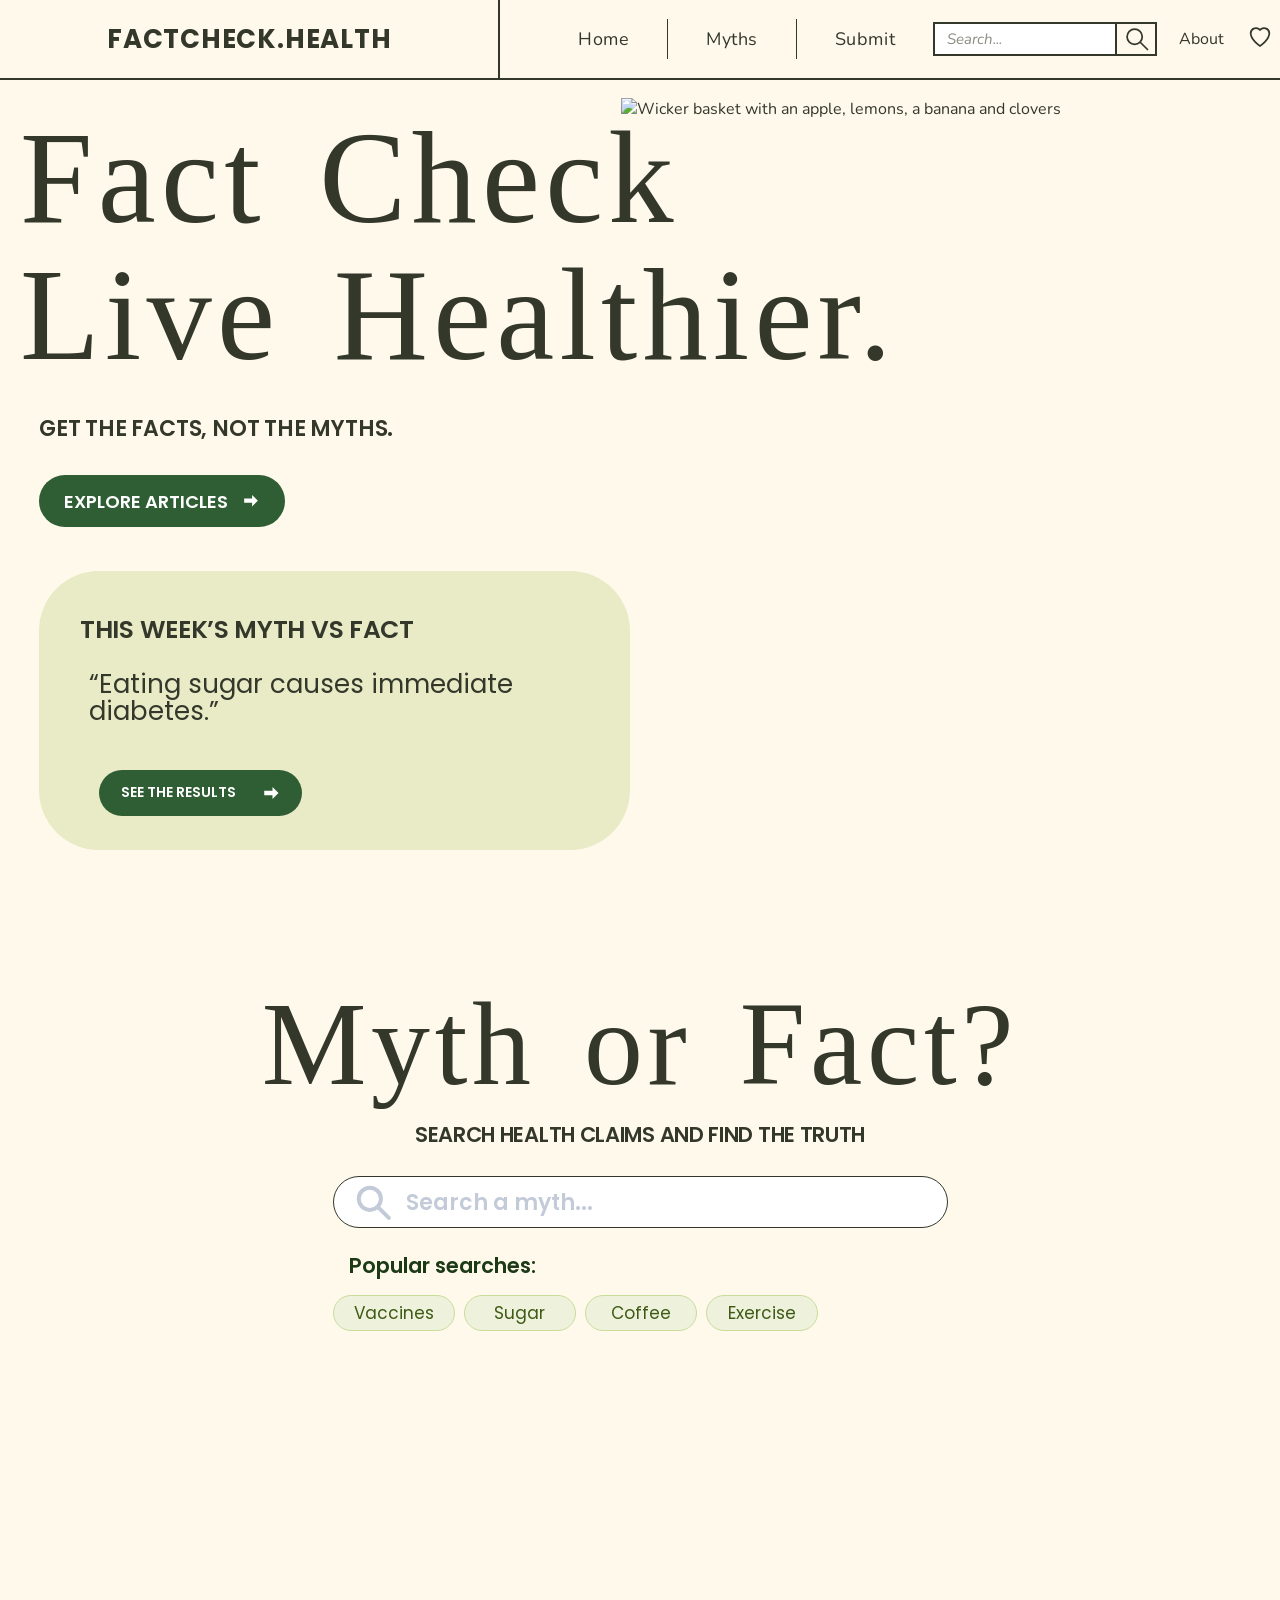
==== index.html @ 0c610a31 "Add files via upload" ====
<!DOCTYPE html>
<html lang="en">
<head>
<meta charset="UTF-8">
<meta name="viewport" content="width=device-width, initial-scale=1">
<title>FactCheck.Health | Fact Check. Live Healthier.</title>
<meta name="description" content="Get the facts, not the myths. Search health claims and find the truth.">
<link rel="preconnect" href="https://fonts.googleapis.com">
<link rel="preconnect" href="https://fonts.gstatic.com" crossorigin>
<link href="https://fonts.googleapis.com/css2?family=Nunito:ital,wght@0,400;0,600;1,400&family=Poppins:wght@400;500;600;700&display=swap" rel="stylesheet">

<link rel="stylesheet" href="style.css">
</head>

<body>

<!--HEADER -->
<header class="site-header">
  <a class="brand" href="index.html" aria-label="FactCheck.Health home">
    <img src="images/logo-apple.png" alt="">
    <span>FACTCHECK.HEALTH</span>
  </a>

  <!-- CSS-only mobile menu -->
  <input type="checkbox" id="menu-toggle" class="menu-toggle" aria-label="Toggle menu">
  <label for="menu-toggle" class="menu-btn" aria-hidden="true">&#9776;</label>

  <nav class="nav" aria-label="Main">
    <ul class="nav-links">
      <li><a href="index.html">Home</a></li>
      <li><a href="fact-check-database.html">Myths</a></li>
      <li><a href="submit-claim.html">Submit</a></li>
    </ul>

    <div class="nav-right">
      <form class="mini-search" action="search-results.html" method="get" role="search">
        <input type="search" name="q" placeholder="Search..." aria-label="Search">
        <button type="submit" aria-label="Search">
          <svg width="18" height="18" viewBox="0 0 24 24" fill="none" stroke="#33382b" stroke-width="3.2" stroke-linecap="round"><circle cx="10" cy="10" r="6.5"/><path d="M15 15l6 6"/></svg>
        </button>
      </form>
      <a href="about.html">About</a>
      <a href="saved.html" aria-label="Saved"><svg viewBox="0 0 24 24"><path d="M12 20.5s-8-4.9-8-11A4.6 4.6 0 0 1 12 6.8a4.6 4.6 0 0 1 8 2.7c0 6.100-8 11-8 11z"/></svg></a>
      <a href="account.html" aria-label="Account"><svg viewBox="0 0 24 24"><circle cx="12" cy="12" r="10"/><circle cx="12" cy="9.500" r="3.500"/><path d="M5.500 19c1.500-3 4-4 6.500-4s5 1 6.500 4"/></svg></a>
    </div>
  </nav>
</header>

<main>

<!-- HERO  -->
<section class="hero" id="home" aria-labelledby="hero-title">
  <img class="hero-basket" src="images/hero-basket.png" alt="Wicker basket with an apple, lemons, a banana and clovers">

  <div class="hero-copy">
    <h1 id="hero-title">Fact Check<br>Live Healthier.</h1>
    <p class="tag">Get the facts, not the myths.</p>
    <a class="btn btn-lg" href="articles.html">Explore Articles
      <svg viewBox="0 0 25 25" aria-hidden="true"><path d="M3 9h11V4l8 8-8 8v-5H3z"/></svg>
    </a>
  </div>

  <div class="week-card">
    <h2>This week’s Myth vs Fact</h2>
    <blockquote>“Eating sugar causes immediate diabetes.”</blockquote>
    <a class="btn btn-sm" href="fact-check-article.html">See the results
      <svg viewBox="0 0 24 24" aria-hidden="true"><path d="M3 9h11V4l8 8-8 8v-5H3z"/></svg>
    </a>
  </div>
</section>

<!-- ================= MYTH OR FACT? (search) ================= -->
<section class="search-section" id="search" aria-labelledby="search-title">
  <img class="deco clover-tr" src="images/clover-top-right.png" alt="">
  <img class="deco hills" src="images/hills-clover-left.png" alt="">
  <img class="deco steth" src="images/stethoscope.png" alt="">

  <h2 id="search-title">Myth or Fact?</h2>
  <p class="sub">Search health claims and find the truth</p>

  <form class="big-search" action="search-results.html" method="get" role="search">
    <svg viewBox="0 0 24 24" aria-hidden="true"><circle cx="10" cy="10" r="7"/><path d="M15.500 15.500L22 22"/></svg>
    <input type="search" name="q" placeholder="Search a myth..." aria-label="Search a myth">
  </form>

  <div class="popular">
    <h3>Popular searches:</h3>
    <ul class="chips">
      <li><a href="search-results.html?q=vaccines">Vaccines</a></li>
      <li><a href="search-results.html?q=sugar">Sugar</a></li>
      <li><a href="search-results.html?q=coffee">Coffee</a></li>
      <li><a href="search-results.html?q=exercise">Exercise</a></li>
    </ul>
  </div>
</section>

</main>

<!-- ================= FOOTER (structure only, add your content) ================= -->
<footer class="site-footer">
  <div class="footer-grid">
    <div class="footer-col">
      <!-- Logo / short description -->
    </div>
    <div class="footer-col">
      <h4><!-- Column title --></h4>
      <ul><!-- <li><a href="#">Link</a></li> --></ul>
    </div>
    <div class="footer-col">
      <h4><!-- Column title --></h4>
      <ul><!-- links --></ul>
    </div>
    <div class="footer-col">
      <h4><!-- Column title --></h4>
      <ul><!-- links --></ul>
    </div>
  </div>
  <div class="footer-bottom">
    <!-- Copyright / legal -->
  </div>
</footer>

</body>
</html>
---- style.css ----
/* ---------- Custom font ----------
   Put the font files in a folder named "fonts" next to this css file:
   fonts/TAN-GARLAND.woff2 | fonts/TAN-GARLAND.ttf | fonts/TAN-GARLAND.otf */
@font-face{
  font-family:"Tan Garland";
  src:url("fonts/TAN-GARLAND.woff2") format("woff2"),
      url("fonts/TAN-GARLAND.otf") format("opentype"),
      url("fonts/TAN-GARLAND.ttf") format("truetype");
  font-weight:normal;
  font-style:normal;
  font-display:swap;
}

/* ---------- Tokens ---------- */
:root{
  --cream:#FFF9EB;
  --ink:#33382b;          /* dark olive text */
  --forest:#2f5d34;       /* buttons */
  --forest-deep:#1d3a17;
  --sage-card:#e8ebc5;    /* myth vs fact card */
  --chip-bg:#eef2dc;
  --chip-line:#c9dc9a;
  --chip-text:#3e5a14;
  --line:#33382b;
  --font-display:"Tan Garland", "Times New Roman", serif;
  --font-head:"Poppins", sans-serif;
  --font-body:"Nunito", sans-serif;
  --header-h:80px;
}
*,*::before,*::after{box-sizing:border-box}
html{scroll-behavior:smooth;scroll-padding-top:var(--header-h)}
body{margin:0;background:var(--cream);color:var(--ink);font-family:var(--font-body);overflow-x:hidden}
img{display:block;max-width:100%}
a{color:inherit;text-decoration:none}
:focus-visible{outline:3px solid #7aa83a;outline-offset:3px}

/* ---------- Header ---------- */
.site-header{position:sticky;top:0;z-index:50;background:var(--cream);border-bottom:2px solid var(--line);height:var(--header-h);display:flex;align-items:center}
.brand{display:flex;align-items:center;gap:18px;padding:0 30px 0 45px;height:100%;flex:0 0 500px;border-right:2px solid var(--line)}
.brand img{width:44px;height:auto}
.brand span{font-family:var(--font-head);font-weight:700;font-size:26px;letter-spacing:.03em;color:var(--ink)}
.nav{display:flex;align-items:center;flex:1;padding:0 38px 0 40px;gap:0}
.nav-links{display:flex;align-items:center;margin:0;padding:0;list-style:none}
.nav-links li{padding:0 38px;border-left:1px solid var(--line);height:40px;display:flex;align-items:center}
.nav-links li:first-child{border-left:0}
.nav-links a{font-size:18px;letter-spacing:.03em}
.nav-links a:hover,.nav-right a:hover{text-decoration:underline;text-underline-offset:6px}
.nav-right{display:flex;align-items:center;gap:22px;margin-left:auto}
.mini-search{display:flex;border:2px solid var(--line);background:#fff;height:34px}
.mini-search input{border:0;background:transparent;width:180px;padding:0 12px;font:italic 15px var(--font-body);color:var(--ink);outline-offset:-2px}
.mini-search input::placeholder{color:#8a8d80}
.mini-search button{border:0;border-left:2px solid var(--line);background:var(--cream);width:40px;cursor:pointer;display:grid;place-items:center}
.nav-right svg{width:28px;height:28px;stroke:var(--ink);fill:none;stroke-width:1.5}
.menu-toggle,.menu-btn{display:none}

/* ---------- Buttons ---------- */
.btn{display:inline-flex;align-items:center;gap:14px;background:var(--forest);color:#fff;font-family:var(--font-head);font-weight:600;text-transform:uppercase;border-radius:999px;transition:background .2s}
.btn:hover{background:var(--forest-deep)}
.btn svg{width:18px;height:18px;fill:#fff}
.btn-lg{font-size:18px;padding:14px 25px;height:52px}
.btn-sm{font-size:14px;padding:0 22px;height:46px;gap:26px}

/* ---------- Hero ---------- */
.hero{position:relative;min-height:calc(100vh - var(--header-h));min-height:718px;padding:30px 0 40px 20px}
.hero-basket{position:absolute;top:18px;right:0;width:min(51.5%,660px);z-index:1;pointer-events:none}
.hero-copy{position:relative;z-index:2}
.hero h1{margin:0;font-family:var(--font-display);font-weight:400;font-size:clamp(56px,10.2vw,134px);line-height:1.05;letter-spacing:.04em;word-spacing:.12em;color:var(--ink);font-feature-settings:"dlig" 1,"liga" 1}
.hero .tag{margin:28px 0 0 19px;font-family:var(--font-head);font-weight:600;font-size:22px;text-transform:uppercase;letter-spacing:-.2px}
.hero .btn{margin:30px 0 0 19px}
.week-card{position:relative;z-index:2;margin:44px 0 0 19px;width:min(591px,calc(100% - 20px));min-height:240px;background:var(--sage-card);border-radius:60px;padding:40px 41px 34px}
.week-card h2{margin:0;font-family:var(--font-head);font-weight:600;font-size:25px;text-transform:uppercase;letter-spacing:-.3px}
.week-card blockquote{margin:22px 0 14px 9px;font-family:var(--font-head);font-weight:400;font-size:26px;line-height:1.05;max-width:430px}

/* ---------- Myth or Fact search section ---------- */
.search-section{position:relative;min-height:718px;text-align:center;padding-top:90px;overflow:hidden}
.search-section h2{margin:0;font-family:var(--font-display);font-weight:400;font-size:clamp(56px,9.2vw,118px);line-height:1.1;letter-spacing:.04em;word-spacing:.12em;font-feature-settings:"dlig" 1,"liga" 1}
.search-section .sub{margin:10px 0 0;font-family:var(--font-head);font-weight:600;font-size:21px;text-transform:uppercase;letter-spacing:-.3px}
.big-search{position:relative;z-index:3;margin:26px auto 0;width:min(615px,calc(100% - 40px));height:52px;display:flex;align-items:center;background:#fff;border:1.5px solid var(--line);border-radius:999px;padding:0 24px 0 20px}
.big-search svg{flex:0 0 38px;width:38px;height:38px;stroke:#c3cad8;fill:none;stroke-width:2.5;stroke-linecap:round}
.big-search input{flex:1;border:0;outline:0;background:transparent;padding:0 14px;font:600 22px var(--font-head);color:var(--ink)}
.big-search input::placeholder{color:#c3cad8}
.big-search:focus-within{box-shadow:0 0 0 3px #a9cf6a}
.popular{position:relative;z-index:3;width:min(615px,calc(100% - 40px));margin:22px auto 0;text-align:left}
.popular h3{margin:0 0 14px 16px;font-family:var(--font-head);font-weight:600;font-size:21px;color:var(--forest-deep)}
.chips{display:flex;flex-wrap:wrap;gap:9px;margin:0;padding:0;list-style:none}
.chips a{display:block;min-width:112px;text-align:center;padding:4px 20px;background:var(--chip-bg);border:1px solid var(--chip-line);border-radius:999px;font:400 17px var(--font-head);color:var(--chip-text);transition:background .2s}
.chips a:hover{background:#dfe9bd}
.deco{position:absolute;pointer-events:none}
.deco.clover-tr{top:3px;right:0;width:21.9%}
.deco.hills{left:0;bottom:0;width:100%;height:auto}
.deco.steth{right:0;bottom:0;width:40.7%;z-index:2}

/* ---------- Footer (structure only) ---------- */
.site-footer{background:var(--forest-deep);color:var(--cream);padding:60px 45px 30px}
.footer-grid{display:grid;grid-template-columns:2fr 1fr 1fr 1fr;gap:40px;max-width:1280px;margin:0 auto}
.footer-col h4{margin:0 0 14px;font-family:var(--font-head);font-weight:600;font-size:16px}
.footer-col ul{list-style:none;margin:0;padding:0}
.footer-bottom{max-width:1280px;margin:40px auto 0;padding-top:20px;border-top:1px solid rgba(255,249,235,.25);font-size:14px}

/* ---------- Responsive ---------- */
@media (max-width:1100px){
  .brand{flex-basis:auto;border-right:0;padding-left:24px}
  .nav-links li{padding:0 16px}
  .mini-search input{width:120px}
}
@media (max-width:860px){
  :root{--header-h:68px}
  .brand span{font-size:20px}
  .brand img{width:36px}
  .menu-btn{display:grid;place-items:center;margin-left:auto;margin-right:20px;width:44px;height:44px;cursor:pointer;font-size:28px}
  .nav{position:absolute;top:var(--header-h);left:0;right:0;background:var(--cream);border-bottom:2px solid var(--line);flex-direction:column;align-items:stretch;padding:0 24px;max-height:0;overflow:hidden;transition:max-height .3s}
  .menu-toggle:checked ~ .nav{max-height:520px;padding:16px 24px 24px}
  .nav-links{flex-direction:column;align-items:stretch}
  .nav-links li{border-left:0;border-bottom:1px solid #d6d2bf;padding:0;height:auto}
  .nav-links a{padding:12px 0;width:100%}
  .nav-right{margin:16px 0 0;flex-wrap:wrap}
  .site-header{justify-content:space-between}
  .hero{padding-left:20px;padding-right:20px;min-height:0}
  .hero-basket{position:relative;top:auto;right:auto;width:80%;margin:10px 0 0 auto;order:3}
  .hero{display:flex;flex-direction:column}
  .week-card{border-radius:40px;padding:30px 26px;margin-left:0;width:100%}
  .hero .tag,.hero .btn{margin-left:0}
  .search-section{padding-top:60px;min-height:640px}
  .deco.steth{width:55%}
  .footer-grid{grid-template-columns:1fr 1fr}
}
@media (max-width:520px){
  .footer-grid{grid-template-columns:1fr}
  .hero .tag{font-size:17px}
  .week-card blockquote{font-size:21px}
}
@media (prefers-reduced-motion:reduce){html{scroll-behavior:auto}*{transition:none!important}}
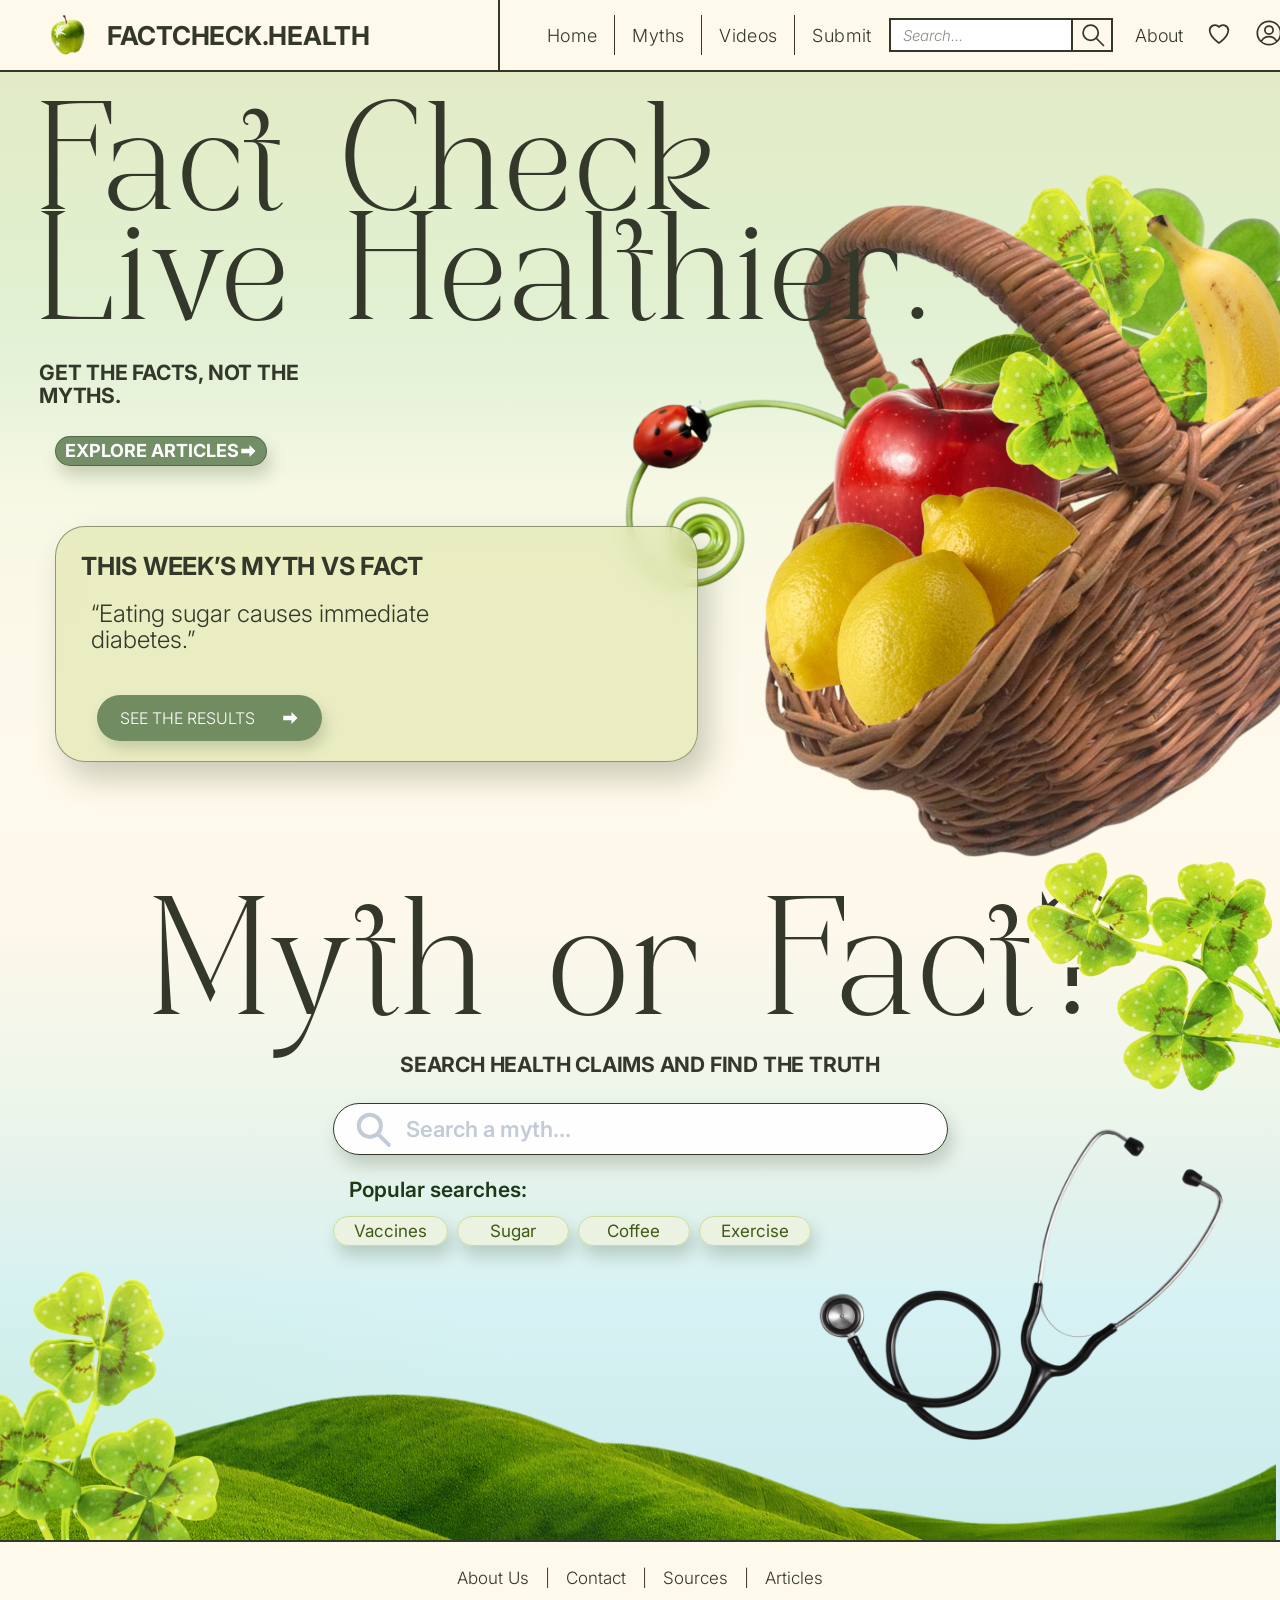
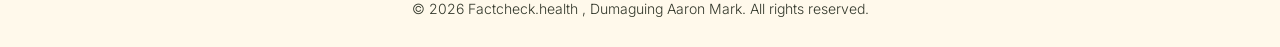
==== commit ccea53d8: "Add files via upload" ====
--- a/index.html
+++ b/index.html
@@ -7,14 +7,14 @@
 <meta name="description" content="Get the facts, not the myths. Search health claims and find the truth.">
 <link rel="preconnect" href="https://fonts.googleapis.com">
 <link rel="preconnect" href="https://fonts.gstatic.com" crossorigin>
-<link href="https://fonts.googleapis.com/css2?family=Nunito:ital,wght@0,400;0,600;1,400&family=Poppins:wght@400;500;600;700&display=swap" rel="stylesheet">
+<link href="https://fonts.googleapis.com/css2?family=Inter:wght@300;400;600;700&display=swap" rel="stylesheet">
 
 <link rel="stylesheet" href="style.css">
 </head>
 
 <body>
 
-<!--HEADER -->
+<!-- ================= HEADER ================= -->
 <header class="site-header">
   <a class="brand" href="index.html" aria-label="FactCheck.Health home">
     <img src="images/logo-apple.png" alt="">
@@ -27,8 +27,21 @@
 
   <nav class="nav" aria-label="Main">
     <ul class="nav-links">
-      <li><a href="index.html">Home</a></li>
-      <li><a href="fact-check-database.html">Myths</a></li>
+      <li class="has-dropdown">
+        <a href="index.html" aria-haspopup="true">Home</a>
+        <!-- Appears the instant the mouse is over "Home" (CSS only) -->
+        <div class="dropdown">
+          <ul class="dropdown-panel">
+            <li><a href="resources.html">Trusted<br>Resources</a></li>
+            <li><a href="contact.html">Contact<br>Us</a></li>
+            <li><a href="articles.html">Articles</a></li>
+            <li><a href="crisis-updates.html">Crisis<br>Updates</a></li>
+            <li><a href="health-encyclopedia.html">Health<br>Encyclopedia</a></li>
+          </ul>
+        </div>
+      </li>
+      <li><a href="myths.html">Myths</a></li>
+      <li><a href="videos.html">Videos</a></li>
       <li><a href="submit-claim.html">Submit</a></li>
     </ul>
 
@@ -40,7 +53,7 @@
         </button>
       </form>
       <a href="about.html">About</a>
-      <a href="saved.html" aria-label="Saved"><svg viewBox="0 0 24 24"><path d="M12 20.5s-8-4.9-8-11A4.6 4.6 0 0 1 12 6.8a4.6 4.6 0 0 1 8 2.7c0 6.100-8 11-8 11z"/></svg></a>
+      <a href="account.html#saved" aria-label="Saved"><svg viewBox="0 0 24 24"><path d="M12 20.5s-8-4.9-8-11A4.6 4.6 0 0 1 12 6.8a4.6 4.6 0 0 1 8 2.7c0 6.100-8 11-8 11z"/></svg></a>
       <a href="account.html" aria-label="Account"><svg viewBox="0 0 24 24"><circle cx="12" cy="12" r="10"/><circle cx="12" cy="9.500" r="3.500"/><path d="M5.500 19c1.500-3 4-4 6.500-4s5 1 6.500 4"/></svg></a>
     </div>
   </nav>
@@ -48,7 +61,7 @@
 
 <main>
 
-<!-- HERO  -->
+<!-- ================= HERO ================= -->
 <section class="hero" id="home" aria-labelledby="hero-title">
   <img class="hero-basket" src="images/hero-basket.png" alt="Wicker basket with an apple, lemons, a banana and clovers">
 
@@ -56,7 +69,7 @@
     <h1 id="hero-title">Fact Check<br>Live Healthier.</h1>
     <p class="tag">Get the facts, not the myths.</p>
     <a class="btn btn-lg" href="articles.html">Explore Articles
-      <svg viewBox="0 0 25 25" aria-hidden="true"><path d="M3 9h11V4l8 8-8 8v-5H3z"/></svg>
+      <svg viewBox="0 0 24 24" aria-hidden="true"><path d="M3 9h11V4l8 8-8 8v-5H3z"/></svg>
     </a>
   </div>
 
@@ -96,28 +109,18 @@
 
 </main>
 
-<!-- ================= FOOTER (structure only, add your content) ================= -->
+<!-- ================= FOOTER ================= -->
 <footer class="site-footer">
-  <div class="footer-grid">
-    <div class="footer-col">
-      <!-- Logo / short description -->
-    </div>
-    <div class="footer-col">
-      <h4><!-- Column title --></h4>
-      <ul><!-- <li><a href="#">Link</a></li> --></ul>
-    </div>
-    <div class="footer-col">
-      <h4><!-- Column title --></h4>
-      <ul><!-- links --></ul>
-    </div>
-    <div class="footer-col">
-      <h4><!-- Column title --></h4>
-      <ul><!-- links --></ul>
-    </div>
-  </div>
-  <div class="footer-bottom">
-    <!-- Copyright / legal -->
-  </div>
+  <nav class="footer-nav" aria-label="Footer">
+    <a href="https://slspiaaronmarkdumaguing-pixel.github.io/Ecommerce-website/#home" target="_blank" rel="noopener">About Us</a>
+    <span aria-hidden="true">|</span>
+    <a href="https://slspiaaronmarkdumaguing-pixel.github.io/Ecommerce-website/#contact" target="_blank" rel="noopener">Contact</a>
+    <span aria-hidden="true">|</span>
+    <a href="https://slspiaaronmarkdumaguing-pixel.github.io/Ecommerce-website/#terms-info" target="_blank" rel="noopener">Sources</a>
+    <span aria-hidden="true">|</span>
+    <a href="articles.html">Articles</a>
+  </nav>
+  <p class="copyright">© 2026 Factcheck.health , Dumaguing Aaron Mark. All rights reserved.</p>
 </footer>
 
 </body>
--- a/style.css
+++ b/style.css
@@ -1,31 +1,33 @@
-/* ---------- Custom font ----------
-   Put the font files in a folder named "fonts" next to this css file:
-   fonts/TAN-GARLAND.woff2 | fonts/TAN-GARLAND.ttf | fonts/TAN-GARLAND.otf */
+/* ---------- Custom font (Tan Garland) ----------
+   Put the files in a folder named "fonts" next to this css file:
+   fonts/TAN-GARLAND.woff2 | fonts/TAN-GARLAND.otf | fonts/TAN-GARLAND.ttf */
 @font-face{
   font-family:"Tan Garland";
   src:url("fonts/TAN-GARLAND.woff2") format("woff2"),
       url("fonts/TAN-GARLAND.otf") format("opentype"),
       url("fonts/TAN-GARLAND.ttf") format("truetype");
-  font-weight:normal;
-  font-style:normal;
-  font-display:swap;
-}
+  font-weight:normal;font-style:normal;font-display:swap;
+}
+/* Inter is loaded from Google Fonts in the <head> of each page (weights 300-700). */
 
 /* ---------- Tokens ---------- */
 :root{
   --cream:#FFF9EB;
-  --ink:#33382b;          /* dark olive text */
-  --forest:#2f5d34;       /* buttons */
+  --ink:#33382b;
+  --forest:#2f5d34;
   --forest-deep:#1d3a17;
-  --sage-card:#e8ebc5;    /* myth vs fact card */
-  --chip-bg:#eef2dc;
+  --btn-green:rgba(98,128,86,.88);        /* translucent sage buttons */
+  --card-bg:rgba(226,232,178,.72);        /* ~70% see-through card */
+  --card-line:rgba(70,82,55,.55);
+  --chip-bg:rgba(238,243,222,.85);
   --chip-line:#c9dc9a;
   --chip-text:#3e5a14;
   --line:#33382b;
-  --font-display:"Tan Garland", "Times New Roman", serif;
-  --font-head:"Poppins", sans-serif;
-  --font-body:"Nunito", sans-serif;
-  --header-h:80px;
+  --font-display:"Tan Garland","Times New Roman",serif;
+  --font-body:"Inter",system-ui,-apple-system,"Segoe UI",sans-serif;
+  --header-h:72px;
+  --shadow-card:10px 16px 30px rgba(55,70,35,.26);   /* drop shadow for round boxes */
+  --shadow-soft:4px 10px 16px rgba(55,70,35,.22);
 }
 *,*::before,*::after{box-sizing:border-box}
 html{scroll-behavior:smooth;scroll-padding-top:var(--header-h)}
@@ -38,75 +40,676 @@
 .site-header{position:sticky;top:0;z-index:50;background:var(--cream);border-bottom:2px solid var(--line);height:var(--header-h);display:flex;align-items:center}
 .brand{display:flex;align-items:center;gap:18px;padding:0 30px 0 45px;height:100%;flex:0 0 500px;border-right:2px solid var(--line)}
 .brand img{width:44px;height:auto}
-.brand span{font-family:var(--font-head);font-weight:700;font-size:26px;letter-spacing:.03em;color:var(--ink)}
-.nav{display:flex;align-items:center;flex:1;padding:0 38px 0 40px;gap:0}
+.nav-links a[aria-current="page"]{font-weight:600}
+.brand span{font-weight:700;font-size:26px;letter-spacing:-.01em;color:var(--ink)}
+.nav{display:flex;align-items:center;flex:1;padding:0 38px 0 30px}
 .nav-links{display:flex;align-items:center;margin:0;padding:0;list-style:none}
-.nav-links li{padding:0 38px;border-left:1px solid var(--line);height:40px;display:flex;align-items:center}
+.nav-links li{padding:0 17px;border-left:1px solid var(--line);height:40px;display:flex;align-items:center}
 .nav-links li:first-child{border-left:0}
-.nav-links a{font-size:18px;letter-spacing:.03em}
+.nav-links a{font-size:18px;font-weight:300;letter-spacing:.02em}
 .nav-links a:hover,.nav-right a:hover{text-decoration:underline;text-underline-offset:6px}
-.nav-right{display:flex;align-items:center;gap:22px;margin-left:auto}
+.nav-right{display:flex;align-items:center;gap:22px;margin-left:auto;font-weight:300;font-size:18px}
 .mini-search{display:flex;border:2px solid var(--line);background:#fff;height:34px}
-.mini-search input{border:0;background:transparent;width:180px;padding:0 12px;font:italic 15px var(--font-body);color:var(--ink);outline-offset:-2px}
+.mini-search input{border:0;background:transparent;width:180px;padding:0 12px;font:italic 300 15px var(--font-body);color:var(--ink);outline-offset:-2px}
 .mini-search input::placeholder{color:#8a8d80}
 .mini-search button{border:0;border-left:2px solid var(--line);background:var(--cream);width:40px;cursor:pointer;display:grid;place-items:center}
 .nav-right svg{width:28px;height:28px;stroke:var(--ink);fill:none;stroke-width:1.5}
 .menu-toggle,.menu-btn{display:none}
 
 /* ---------- Buttons ---------- */
-.btn{display:inline-flex;align-items:center;gap:14px;background:var(--forest);color:#fff;font-family:var(--font-head);font-weight:600;text-transform:uppercase;border-radius:999px;transition:background .2s}
-.btn:hover{background:var(--forest-deep)}
-.btn svg{width:18px;height:18px;fill:#fff}
-.btn-lg{font-size:18px;padding:14px 25px;height:52px}
-.btn-sm{font-size:14px;padding:0 22px;height:46px;gap:26px}
+.btn{display:inline-flex;align-items:center;color:#fff;text-transform:uppercase;background:var(--btn-green);border:1px solid rgba(70,95,60,.8);border-radius:999px;box-shadow:var(--shadow-soft);backdrop-filter:blur(6px);-webkit-backdrop-filter:blur(6px);transition:background .2s,transform .2s}
+.btn:hover{background:rgba(47,93,52,.95);transform:translateY(-1px)}
+.btn svg{width:18px;height:18px;fill:#fff;flex:0 0 auto}
+.btn-lg{font-weight:700;font-size:18px;height:30px;padding:0 9px;gap:0}          /* Explore Articles */
+.btn-sm{font-weight:300;font-size:16px;height:46px;padding:0 22px;gap:26px;border-color:transparent;box-shadow:4px 8px 14px rgba(55,70,35,.2)}  /* See the results */
 
 /* ---------- Hero ---------- */
-.hero{position:relative;min-height:calc(100vh - var(--header-h));min-height:718px;padding:30px 0 40px 20px}
-.hero-basket{position:absolute;top:18px;right:0;width:min(51.5%,660px);z-index:1;pointer-events:none}
+.hero{position:relative;min-height:718px;padding:48px 0 60px 39px;
+  background:linear-gradient(180deg,#e3ebc6 0%,#e1f0d0 28%,#e5f2d8 40%,#f6f8e4 56%,#fdf9ea 78%,var(--cream) 100%)}
+.hero-basket{position:absolute;top:18px;right:0;width:min(51.6%,660px);z-index:1;pointer-events:none}
 .hero-copy{position:relative;z-index:2}
-.hero h1{margin:0;font-family:var(--font-display);font-weight:400;font-size:clamp(56px,10.2vw,134px);line-height:1.05;letter-spacing:.04em;word-spacing:.12em;color:var(--ink);font-feature-settings:"dlig" 1,"liga" 1}
-.hero .tag{margin:28px 0 0 19px;font-family:var(--font-head);font-weight:600;font-size:22px;text-transform:uppercase;letter-spacing:-.2px}
-.hero .btn{margin:30px 0 0 19px}
-.week-card{position:relative;z-index:2;margin:44px 0 0 19px;width:min(591px,calc(100% - 20px));min-height:240px;background:var(--sage-card);border-radius:60px;padding:40px 41px 34px}
-.week-card h2{margin:0;font-family:var(--font-head);font-weight:600;font-size:25px;text-transform:uppercase;letter-spacing:-.3px}
-.week-card blockquote{margin:22px 0 14px 9px;font-family:var(--font-head);font-weight:400;font-size:26px;line-height:1.05;max-width:430px}
-
-/* ---------- Myth or Fact search section ---------- */
-.search-section{position:relative;min-height:718px;text-align:center;padding-top:90px;overflow:hidden}
-.search-section h2{margin:0;font-family:var(--font-display);font-weight:400;font-size:clamp(56px,9.2vw,118px);line-height:1.1;letter-spacing:.04em;word-spacing:.12em;font-feature-settings:"dlig" 1,"liga" 1}
-.search-section .sub{margin:10px 0 0;font-family:var(--font-head);font-weight:600;font-size:21px;text-transform:uppercase;letter-spacing:-.3px}
-.big-search{position:relative;z-index:3;margin:26px auto 0;width:min(615px,calc(100% - 40px));height:52px;display:flex;align-items:center;background:#fff;border:1.5px solid var(--line);border-radius:999px;padding:0 24px 0 20px}
+.hero h1{margin:0;font-family:var(--font-display);font-weight:400;font-size:clamp(52px,8.4vw,112px);line-height:1.02;letter-spacing:.04em;word-spacing:.12em;color:var(--ink);font-feature-settings:"dlig" 1,"liga" 1}
+.hero .tag{margin:22px 0 0;max-width:300px;font-weight:700;font-size:21px;line-height:1.1;text-transform:uppercase;letter-spacing:-.01em}
+.hero .btn{margin:28px 0 0 16px}
+.week-card{position:relative;z-index:2;margin:60px 0 0 16px;width:min(643px,calc(100% - 55px));min-height:206px;
+  background:var(--card-bg);border:1px solid var(--card-line);border-radius:30px;padding:24px 25px 20px;
+  box-shadow:var(--shadow-card);backdrop-filter:blur(10px);-webkit-backdrop-filter:blur(10px)}
+.week-card h2{margin:0;font-weight:700;font-size:25px;text-transform:uppercase;letter-spacing:-.01em}
+.week-card blockquote{margin:20px 0 14px 10px;font-weight:300;font-size:24px;line-height:1.1;max-width:370px}
+
+/* ---------- Myth or Fact? search section ---------- */
+.search-section{position:relative;min-height:718px;text-align:center;padding-top:90px;overflow:hidden;
+  background:
+    radial-gradient(ellipse 60% 40% at 0% 85%,rgba(206,238,228,.8),transparent 70%),
+    linear-gradient(180deg,var(--cream) 0%,#fdf8ea 14%,#eff6ea 36%,#e4f2ec 50%,#d7f2f4 66%,#cbebeb 100%)}
+.search-section h2{margin:0;font-family:var(--font-display);font-weight:400;font-size:clamp(52px,9.2vw,118px);line-height:1.1;letter-spacing:.04em;word-spacing:.12em;font-feature-settings:"dlig" 1,"liga" 1}
+.search-section .sub{margin:10px 0 0;font-weight:700;font-size:21px;text-transform:uppercase;letter-spacing:-.01em}
+.big-search{position:relative;z-index:3;margin:26px auto 0;width:min(615px,calc(100% - 40px));height:52px;display:flex;align-items:center;background:rgba(255,255,255,.92);border:1.5px solid var(--line);border-radius:999px;padding:0 24px 0 20px;box-shadow:var(--shadow-soft)}
 .big-search svg{flex:0 0 38px;width:38px;height:38px;stroke:#c3cad8;fill:none;stroke-width:2.5;stroke-linecap:round}
-.big-search input{flex:1;border:0;outline:0;background:transparent;padding:0 14px;font:600 22px var(--font-head);color:var(--ink)}
+.big-search input{flex:1;border:0;outline:0;background:transparent;padding:0 14px;font:600 22px var(--font-body);color:var(--ink)}
 .big-search input::placeholder{color:#c3cad8}
 .big-search:focus-within{box-shadow:0 0 0 3px #a9cf6a}
 .popular{position:relative;z-index:3;width:min(615px,calc(100% - 40px));margin:22px auto 0;text-align:left}
-.popular h3{margin:0 0 14px 16px;font-family:var(--font-head);font-weight:600;font-size:21px;color:var(--forest-deep)}
+.popular h3{margin:0 0 14px 16px;font-weight:600;font-size:21px;color:var(--forest-deep)}
 .chips{display:flex;flex-wrap:wrap;gap:9px;margin:0;padding:0;list-style:none}
-.chips a{display:block;min-width:112px;text-align:center;padding:4px 20px;background:var(--chip-bg);border:1px solid var(--chip-line);border-radius:999px;font:400 17px var(--font-head);color:var(--chip-text);transition:background .2s}
+.chips a{display:block;min-width:112px;text-align:center;padding:4px 20px;background:var(--chip-bg);border:1px solid var(--chip-line);border-radius:999px;font:400 17px var(--font-body);color:var(--chip-text);box-shadow:var(--shadow-soft);backdrop-filter:blur(6px);-webkit-backdrop-filter:blur(6px);transition:background .2s}
 .chips a:hover{background:#dfe9bd}
 .deco{position:absolute;pointer-events:none}
 .deco.clover-tr{top:3px;right:0;width:21.9%}
 .deco.hills{left:0;bottom:0;width:100%;height:auto}
-.deco.steth{right:0;bottom:0;width:40.7%;z-index:2}
-
-/* ---------- Footer (structure only) ---------- */
-.site-footer{background:var(--forest-deep);color:var(--cream);padding:60px 45px 30px}
-.footer-grid{display:grid;grid-template-columns:2fr 1fr 1fr 1fr;gap:40px;max-width:1280px;margin:0 auto}
-.footer-col h4{margin:0 0 14px;font-family:var(--font-head);font-weight:600;font-size:16px}
-.footer-col ul{list-style:none;margin:0;padding:0}
-.footer-bottom{max-width:1280px;margin:40px auto 0;padding-top:20px;border-top:1px solid rgba(255,249,235,.25);font-size:14px}
+.deco.steth{right:.9%;bottom:0;width:38.1%;z-index:2}
+
+
+/* =====================================================
+   SHARED: badges, pills
+   ===================================================== */
+.badge{display:inline-flex;align-items:center;justify-content:center;height:23px;min-width:124px;padding:0 14px;font-weight:700;font-size:17px;text-transform:uppercase;letter-spacing:.01em;border:1px solid;border-radius:999px}
+.badge--myth{background:#fdada8;color:#fff;border-color:rgba(190,110,110,.8);box-shadow:4px 8px 14px rgba(250,120,120,.35)}
+.badge--fact{background:#d9e5b2;color:#3e5a14;border-color:rgba(110,130,70,.75);box-shadow:4px 8px 14px rgba(110,140,60,.25)}
+.badge--lg{height:34px;min-width:181px;font-size:24px}
+.page{position:relative;overflow:hidden}
+.page .deco{z-index:0}
+.page > .wrap{position:relative;z-index:2}
+
+/* =====================================================
+   PAGE: Search results  (search-results.html)
+   ===================================================== */
+.page--search{min-height:728px;padding:26px 63px 70px;
+  background:
+    radial-gradient(ellipse 45% 32% at 82% 6%,rgba(252,226,160,.7),transparent 72%),
+    linear-gradient(180deg,#f7e7a7 0%,#f3efb0 14%,#f1f2b6 30%,#f6f6cc 52%,#faf6dc 72%,#fdf8e8 90%,var(--cream) 100%)}
+.page--search .big-search{margin:0;width:min(614px,100%)}
+.results-title{margin:22px 0 0;font-weight:400;font-size:38px;line-height:1.2;letter-spacing:-.01em}
+.results-title strong{font-weight:700}
+.results-meta{display:flex;align-items:center;gap:10px;margin:10px 0 0 5px;font-weight:300;font-size:17px}
+.sort{position:relative}
+.sort select{appearance:none;-webkit-appearance:none;width:128px;height:23px;padding:0 26px 0 24px;font:400 11px var(--font-body);color:var(--ink);cursor:pointer;
+  background:rgba(240,243,214,.92) url("data:image/svg+xml,%3Csvg xmlns='http://www.w3.org/2000/svg' width='10' height='12' viewBox='0 0 10 12'%3E%3Cpath d='M5 0v9M1 6l4 5 4-5' fill='none' stroke='%2333382b' stroke-width='1.8'/%3E%3C/svg%3E") no-repeat right 22px center;
+  border:1px solid var(--card-line);border-radius:999px;box-shadow:var(--shadow-soft)}
+.result-list{margin:30px 0 0;padding:0;list-style:none;display:grid;gap:30px}
+.result-card{position:relative;display:grid;grid-template-columns:250px 1fr;align-items:center;column-gap:57px;min-height:206px;padding:20px 50px;
+  background:rgba(255,255,248,.62);border:1px solid var(--card-line);border-radius:30px;box-shadow:var(--shadow-card);backdrop-filter:blur(10px);-webkit-backdrop-filter:blur(10px)}
+.result-card figure{margin:0;display:grid;place-items:center}
+.result-card figure img{max-width:230px;max-height:160px;width:auto;height:auto}
+.result-body .badge{margin-left:12px}
+.result-body h2{margin:8px 0 0;max-width:620px;font-family:var(--font-display);font-weight:400;font-size:clamp(28px,3.4vw,42px);line-height:1.2;letter-spacing:.02em;word-spacing:.05em;font-feature-settings:"dlig" 1,"liga" 1}
+.result-body h2 a:hover,.read-more:hover{text-decoration:underline;text-underline-offset:5px}
+.read-more{display:inline-block;margin:2px 0 0 4px;font-weight:300;font-size:18px}
+.result-card .stretch::after{content:"";position:absolute;inset:0;border-radius:30px}   /* whole card is clickable */
+.pagination{display:flex;justify-content:center;gap:6px;margin:38px 0 0;padding:0;list-style:none}
+.pagination a{display:grid;place-items:center;min-width:38px;height:23px;font-size:12px;background:rgba(240,243,220,.9);border:1px solid var(--card-line);border-radius:999px;box-shadow:var(--shadow-soft)}
+.pagination a:hover,.pagination a[aria-current="page"]{background:var(--btn-green);color:#fff}
+.page--search .deco.clover-tr{top:22px;right:0;width:224px}
+.page--search .deco.clover-bl{left:0;bottom:0;width:215px}
+
+/* =====================================================
+   PAGE: Fact check article  (fact-check-article.html)
+   Myth/Fact: change "article--myth" to "article--fact" on <main>,
+   and swap the badge class badge--myth -> badge--fact (and the word).
+   ===================================================== */
+
+@media (max-width:980px){
+  .page--search{padding:24px 20px 60px}
+  .result-card{grid-template-columns:1fr;row-gap:12px;padding:24px;text-align:left}
+  .result-body .badge{margin-left:0}
+  .results-title{font-size:28px}
+  .page .deco{opacity:.55}
+}
+
+
+/* =====================================================
+   HEADER DROPDOWN: hover "Home" to open (no JavaScript, no delay)
+   ===================================================== */
+.nav-links li.has-dropdown{position:relative}
+.dropdown{position:absolute;top:100%;left:-10px;width:226px;padding-top:16px;z-index:60;visibility:hidden;opacity:0}   /* padding-top bridges the gap so it stays open */
+.has-dropdown:hover .dropdown,.has-dropdown:focus-within .dropdown{visibility:visible;opacity:1}
+.dropdown-panel{margin:0;padding:10px;list-style:none;display:grid;gap:9px;border-radius:18px;
+  background:linear-gradient(170deg,#f6e8a4 0%,#eef4bb 34%,#fafcea 66%,#fff 100%);box-shadow:8px 14px 28px rgba(55,70,35,.28)}
+.nav-links .dropdown-panel li{display:block;height:auto;padding:0;border:0}
+.nav-links .dropdown-panel a{display:flex;align-items:center;justify-content:center;min-height:64px;padding:6px 8px;text-align:center;font-size:20px;font-weight:300;line-height:1.1;letter-spacing:0;
+  background:rgba(255,255,244,.55);border:1px solid rgba(90,90,70,.4);border-radius:13px;box-shadow:0 5px 10px rgba(55,70,35,.16);backdrop-filter:blur(6px);-webkit-backdrop-filter:blur(6px)}
+.nav-links .dropdown-panel a:hover{background:rgba(255,255,255,.9);text-decoration:none}
+
+/* =====================================================
+   PAGE: Myths / Health Topics  (myths.html)
+   ===================================================== */
+.page--topics{min-height:728px;padding:45px 20px 70px;
+  background:
+    radial-gradient(ellipse 45% 32% at 88% 10%,rgba(252,226,160,.7),transparent 72%),
+    linear-gradient(180deg,#f9e5a6 0%,#f3eeb0 16%,#f2f3bd 34%,#f7f6d4 55%,#fbf7e0 75%,#fdf8e8 90%,var(--cream) 100%)}
+.topics-title{position:relative;margin:0 auto;width:min(455px,100%);min-height:156px;display:grid;place-items:center;
+  background:linear-gradient(135deg,rgba(232,244,170,.88),rgba(244,236,160,.7));border:1px solid var(--card-line);border-radius:30px;box-shadow:var(--shadow-card);backdrop-filter:blur(10px);-webkit-backdrop-filter:blur(10px)}
+.topics-title h1{margin:0;text-align:center;font-family:var(--font-display);font-weight:400;font-size:clamp(34px,4.6vw,46px);line-height:1.3;letter-spacing:.01em;font-feature-settings:"dlig" 1,"liga" 1}
+.topics-title .spark{position:absolute;fill:#fff;filter:drop-shadow(0 3px 5px rgba(60,70,30,.3))}
+.topics-title .spark.s1{left:48px;top:16px;width:56px;height:56px}
+.topics-title .spark.s2{left:32px;top:82px;width:26px;height:26px}
+.topic-grid{margin:12px auto 0;padding:0;list-style:none;width:min(788px,100%);display:grid;grid-template-columns:repeat(3,minmax(0,1fr));gap:14px 28px}
+.topic-card{position:relative;display:flex;flex-direction:column;align-items:center;justify-content:space-between;height:215px;padding:14px 12px 16px;text-align:center;
+  background:rgba(244,246,222,.7);border:1px solid var(--card-line);border-radius:40px;box-shadow:var(--shadow-card);backdrop-filter:blur(10px);-webkit-backdrop-filter:blur(10px);transition:transform .2s,background .2s}
+.topic-card:hover{transform:translateY(-3px);background:rgba(250,252,235,.85)}
+.topic-card .pic{flex:1;display:grid;place-items:center;width:100%;min-height:0}
+.topic-card img{max-width:200px;max-height:128px;width:auto;height:auto}
+.topic-card span{font-size:18px;font-weight:400;line-height:1.05}
+.page--topics .pagination{margin-top:22px}
+.page--topics .deco.clover-tr{top:8px;right:0;width:200px}
+.page--topics .deco.clover-bl{left:0;bottom:0;width:180px}
+
+@media (max-width:860px){
+  .dropdown{position:static;visibility:visible;opacity:1;width:auto;padding:0 0 8px 14px}
+  .dropdown-panel{background:none;box-shadow:none;padding:0;gap:6px;border-radius:0}
+  .nav-links .dropdown-panel a{min-height:0;justify-content:flex-start;font-size:16px;padding:9px 12px;text-align:left;box-shadow:none}
+  .nav-links .dropdown-panel a br{display:none}
+  .nav-links li.has-dropdown{height:auto;flex-wrap:wrap;align-items:flex-start}
+  .nav-links li.has-dropdown>a{padding:12px 0}
+  .topic-grid{grid-template-columns:repeat(2,minmax(0,1fr));gap:14px}
+  .topics-title .spark.s1{left:20px;width:40px;height:40px}
+  .topics-title .spark.s2{left:14px;top:74px;width:20px;height:20px}
+  .page--topics{padding:30px 16px 60px}
+}
+@media (max-width:520px){.topic-card{height:190px;border-radius:28px}}
+
+
+/* =====================================================
+   PAGE: Fact check article  (fact-check-article.html)
+   Myth/Fact: on <main> change "article--myth" to "article--fact",
+   and change the badge to:  <span class="badge badge--fact badge--wide">Fact</span>
+   ===================================================== */
+.page--article{min-height:728px;padding:19px 25px 70px 28px;
+  background:linear-gradient(180deg,#e3ebc6 0%,#e4f0d0 22%,#e6f3d6 40%,#f4f7e1 62%,#fdf9ea 84%,var(--cream) 100%)}
+.article-layout{display:grid;grid-template-columns:308px minmax(0,590px) 308px;grid-template-areas:". badge ." "left main right";column-gap:10px;row-gap:12px;justify-content:center}
+.article-layout > .badge{grid-area:badge}
+.badge--wide{width:100%;height:34px;font-size:24px;letter-spacing:.01em}
+.badge--wide.badge--myth{background:rgba(244,168,164,.96);color:#5a2a2a;border-color:rgba(150,100,100,.7)}
+.badge--wide.badge--fact{background:rgba(217,229,178,.96);color:#2e4a10}
+.article--fact .badge--myth{display:none}
+.article-img{margin:0}
+.article-img img{width:100%;height:auto;aspect-ratio:308/407;object-fit:cover;border-radius:20px;box-shadow:8px 14px 28px rgba(40,50,40,.3)}
+.article-img--left{grid-area:left;align-self:start;margin-top:4px}
+.article-img--right{grid-area:right;align-self:start;margin-top:227px}
+.article-main{grid-area:main;min-width:0}
+.head-row{display:flex;gap:11px;align-items:flex-start}
+.title-card{position:relative;flex:1 1 455px;min-width:0;min-height:196px;padding:12px 20px 14px 19px;display:flex;align-items:center;
+  background:linear-gradient(135deg,rgba(232,242,185,.9),rgba(214,236,170,.65));border:1px solid var(--card-line);border-radius:30px;box-shadow:var(--shadow-card);backdrop-filter:blur(10px);-webkit-backdrop-filter:blur(10px)}
+.title-card h1{margin:0;font-family:var(--font-display);font-weight:400;font-size:clamp(30px,3.9vw,46px);line-height:1.22;letter-spacing:.01em;word-spacing:.04em;white-space:nowrap;font-feature-settings:"dlig" 1,"liga" 1}
+.title-card img{position:absolute;right:56px;bottom:34px;width:84px;height:auto}
+.sources{flex:0 0 121px;height:192px;margin-top:4px;padding:8px 6px;text-align:center;
+  background:linear-gradient(180deg,rgba(214,238,232,.92),rgba(168,204,234,.97));border:1px solid var(--card-line);border-radius:24px;box-shadow:var(--shadow-card)}
+.sources p{margin:0;font-size:17px;font-weight:400;line-height:1.2}
+.sources .links{margin:2px 0 0;font-size:11px;font-weight:400;color:#1a6ef0;white-space:nowrap}
+.sources a{color:#1a6ef0}
+.sources a:hover{text-decoration:underline}
+.article-body{margin:18px 0 0;padding:19px 22px 22px 19px;min-height:400px;
+  background:rgba(255,252,240,.72);border:1px solid rgba(60,65,55,.6);border-radius:36px;box-shadow:var(--shadow-card);backdrop-filter:blur(10px);-webkit-backdrop-filter:blur(10px);
+  font-weight:300;font-size:17.5px;line-height:23px;color:#141414}
+.article-body p{margin:0 0 23px}
+.article-body p:last-child{margin-bottom:0}
+.article-body strong{font-weight:700}
+.page--article .deco.clover-tr{top:8px;right:0;width:200px}
+.page--article .deco.clover-bl{left:0;bottom:0;width:215px}
+
+@media (max-width:1000px){
+  .page--article{padding:20px 16px 60px}
+  .article-layout{grid-template-columns:minmax(0,1fr);grid-template-areas:"badge" "main" "left" "right";row-gap:18px}
+  .article-img{max-width:420px;width:100%;margin:0 auto !important}
+  .head-row{flex-direction:column}
+  .sources{flex:none;width:100%;height:auto;padding:12px}
+  .title-card{width:100%;flex:none}
+  .article-body{min-height:0}
+  .page .deco{opacity:.5}
+}
+
+
+/* =====================================================
+   SHARED: small "Sources" pill  (article-details, crisis-updates)
+   ===================================================== */
+.src-pill{width:121px;height:61px;padding:6px 4px;text-align:center;border:1px solid var(--card-line);border-radius:20px;box-shadow:var(--shadow-card);
+  background:linear-gradient(180deg,rgba(200,228,246,.95),rgba(150,200,248,.95))}
+.src-pill p{margin:0;font-size:17px;font-weight:300;line-height:1.2}
+.src-pill .links{font-size:11px;font-weight:400;color:#1a6ef0;white-space:nowrap}
+.src-pill a{color:#1a6ef0}
+.src-pill a:hover{text-decoration:underline}
+.stage{position:relative;max-width:1280px;margin:0 auto}
+
+/* =====================================================
+   PAGE: Latest Articles  (articles.html)
+   ===================================================== */
+.page--articles{min-height:728px;padding:34px 40px 70px;
+  background:linear-gradient(180deg,#e3ebc6 0%,#e5f1d3 25%,#ecf6e0 50%,#f6f8e6 72%,#fdf9ea 90%,var(--cream) 100%)}
+.articles-title{display:flex;align-items:center;justify-content:center;gap:6px}
+.articles-title img{width:74px;height:auto}
+.articles-title h1{margin:0;font-family:var(--font-display);font-weight:400;font-size:clamp(38px,5.6vw,66px);line-height:1.15;letter-spacing:.01em;font-feature-settings:"dlig" 1,"liga" 1}
+.articles-sub{margin:4px 0 0 -30px;text-align:center;font-weight:300;font-size:20px;text-transform:uppercase;letter-spacing:.02em}
+.feature-card,.article-card{position:relative;border:1px solid var(--card-line);border-radius:30px;box-shadow:var(--shadow-card);
+  background:linear-gradient(150deg,rgba(214,247,150,.95) 0%,rgba(250,255,240,.96) 42%,rgba(250,255,240,.96) 62%,rgba(212,248,134,.95) 100%)}
+.feature-card{display:grid;grid-template-columns:446px minmax(0,1fr);column-gap:26px;align-items:center;margin-top:29px;padding:7px 8px}
+.feature-card img,.article-card img{width:100%;object-fit:cover;border-radius:20px;display:block}
+.feature-card img{height:176px}
+.article-card img{height:144px}
+.feature-card h2,.article-card h2{margin:0;font-weight:300;font-size:clamp(24px,3.3vw,42px);line-height:1.24;text-transform:uppercase;letter-spacing:-.005em}
+.read-more-caps{display:inline-block;margin:8px 0 0 3px;font-size:clamp(14px,1.7vw,22px);font-weight:300;color:#777;text-transform:uppercase}
+.feature-card a.stretch::after,.article-card a.stretch::after{content:"";position:absolute;inset:0;border-radius:30px}
+.article-grid2{display:grid;grid-template-columns:repeat(2,minmax(0,1fr));gap:22px;margin:20px 0 0;padding:0;list-style:none}
+.article-card{min-height:288px;padding:10px}
+.article-card h2{margin:12px 0 0 15px}
+.page--articles .deco.clover-tr{top:8px;right:0;width:200px}
+.page--articles .deco.clover-bl{left:0;bottom:0;width:150px}
+
+/* =====================================================
+   PAGE: Article details  (article-details.html)
+   ===================================================== */
+.page--detail{min-height:728px;padding:22px 20px 70px;
+  background:linear-gradient(180deg,#c3eae6 0%,#cdeeee 22%,#d5f1ee 40%,#eaf5ea 62%,#fbf8e9 84%,var(--cream) 100%)}
+.page--detail .stage{padding-left:15px}
+.back-link{display:inline-block;font-weight:300;font-size:17px;color:#445}
+.back-link:hover{text-decoration:underline}
+.detail-head{position:relative;display:flex;gap:12px;align-items:flex-start;margin-top:14px}
+.detail-title{width:455px;min-height:154px;padding:12px 18px;display:flex;align-items:center;
+  background:linear-gradient(135deg,rgba(208,240,214,.92),rgba(200,238,212,.7));border:1px solid var(--card-line);border-radius:30px;box-shadow:var(--shadow-card);backdrop-filter:blur(10px);-webkit-backdrop-filter:blur(10px)}
+.detail-title h1{margin:0;font-family:var(--font-display);font-weight:400;font-size:clamp(30px,3.7vw,46px);line-height:1.2;letter-spacing:.01em;white-space:nowrap;font-feature-settings:"dlig" 1,"liga" 1}
+.detail-head .src-pill{flex:0 0 121px}
+.detail-apple{position:absolute;left:632px;top:-10px;width:166px;height:auto;z-index:1;pointer-events:none}
+.detail-meta{margin:14px 0 0 12px;max-width:798px;font-weight:300;font-size:19px;color:#555}
+.detail-meta .dash{margin:0 14px}
+.detail-rule{max-width:798px;margin:12px 0 0 12px;border:0;border-top:1px solid #666}
+.detail-body{display:grid;grid-template-columns:195px minmax(0,588px);column-gap:20px;margin:22px 0 0 7px;max-width:810px;align-items:start}
+.detail-thumb{margin:3px 0 0}
+.detail-thumb img{width:100%;aspect-ratio:195/215;object-fit:cover;border-radius:20px;box-shadow:6px 10px 20px rgba(40,60,60,.2)}
+.detail-card{min-height:400px;padding:19px 26px 30px 25px;
+  background:radial-gradient(ellipse at 50% 42%,rgba(252,255,242,.96),rgba(214,244,162,.92) 85%);border:1px solid rgba(60,70,55,.6);border-radius:36px;box-shadow:var(--shadow-card)}
+.verdict{display:inline-block;min-height:62px;padding:15px 11px;font-weight:300;font-size:24px;line-height:1.2;
+  background:linear-gradient(90deg,#cde86c,#e8b6a8 50%,#d2ee74);border:1px solid #333;border-radius:24px;box-shadow:6px 10px 16px rgba(55,70,35,.25)}
+.detail-card .summary{margin:16px 0 0 10px;max-width:490px;font-weight:300;font-size:18px;line-height:23px}
+.detail-card h2{margin:14px 0 0 10px;font-weight:300;font-size:17px}
+.evidence{margin:12px 0 0 10px}
+/* Placeholder "text lines". Replace each <div class="bar"></div> with a real <p>…</p> when you have the evidence text. */
+.evidence .bar{height:20px;margin-bottom:11px;border-radius:10px;background:rgba(222,229,224,.9)}
+.evidence .bar.short{width:36%}
+.detail-photo{position:absolute;left:879px;top:46px;width:330px;margin:0;z-index:1}
+.detail-photo img{width:100%;aspect-ratio:330/576;object-fit:cover;border-radius:28px;box-shadow:8px 14px 28px rgba(40,60,50,.3)}
+.page--detail .deco.clover-tr{top:8px;right:0;width:200px;z-index:3}
+.page--detail .deco.clover-bl{left:0;bottom:0;width:215px}
+
+/* =====================================================
+   PAGE: Health crisis updates  (crisis-updates.html)
+   ===================================================== */
+.page--crisis{min-height:728px;padding:62px 55px 90px 35px;
+  background:linear-gradient(180deg,#e3ebc6 0%,#e6f1d4 22%,#eef5df 45%,#f9f8e8 70%,#fdf9ea 88%,var(--cream) 100%)}
+.alert-bar{position:relative;display:flex;align-items:center;gap:36px;min-height:131px;padding:14px 40px 14px 43px;color:#5a1f2a;
+  background:linear-gradient(90deg,#f27c69 0%,#f1b994 50%,#f3826f 100%);border:1px solid rgba(100,60,60,.6);border-radius:28px;box-shadow:var(--shadow-card);backdrop-filter:blur(8px);-webkit-backdrop-filter:blur(8px)}
+.alert-icon{flex:0 0 83px;height:83px;border-radius:50%;background:#f55a5f;color:#fff;display:grid;place-items:center;font-weight:700;font-size:58px;line-height:1;box-shadow:0 0 0 1px rgba(255,255,255,.2)}
+.alert-text{flex:1;min-width:0}
+.alert-text h1{margin:0;font-family:var(--font-display);font-weight:400;font-size:clamp(26px,3vw,38px);line-height:1.2;letter-spacing:.01em;font-feature-settings:"dlig" 1,"liga" 1}
+.alert-text p{margin:6px 0 0;font-weight:300;font-size:17px}
+.alert-bar .src-pill{flex:0 0 121px;background:linear-gradient(180deg,rgba(220,205,215,.92),rgba(200,190,210,.9));margin-left:auto}
+.crisis-banner{position:relative;margin:26px 0 0 7px;padding:8px 6px 9px 11px;background:linear-gradient(135deg,#e2fbb5,#d6f7a0);border:1px solid rgba(70,90,50,.6);border-radius:36px;box-shadow:var(--shadow-card)}
+.crisis-photo{position:relative;height:384px;border-radius:28px;overflow:hidden}
+.crisis-photo > img{width:100%;height:100%;object-fit:cover}
+.crisis-photo h2{position:absolute;left:40px;top:28px;margin:0;font-family:var(--font-display);font-weight:400;font-size:clamp(30px,4.4vw,56px);line-height:1.18;color:#000;font-feature-settings:"dlig" 1,"liga" 1}
+.crisis-photo .tagline{position:absolute;left:393px;top:92px;margin:0;font-weight:300;font-size:17px}
+.crisis-photo .btn-dark{position:absolute;left:63px;bottom:70px;display:inline-flex;align-items:center;justify-content:center;width:249px;height:61px;color:#fff;font-size:24px;font-weight:400;text-transform:uppercase;background:rgba(60,100,68,.92);border:1px solid #243;border-radius:18px;box-shadow:6px 10px 16px rgba(30,50,30,.3);transition:background .2s}
+.crisis-photo .btn-dark:hover{background:#1d3a17}
+.page--crisis .deco.clover-tr{top:8px;right:0;width:200px}
+.page--crisis .deco.clover-bl{left:0;bottom:0;width:215px}
+
+/* =====================================================
+   PAGE: Topic details  (topic-details.html)
+   ===================================================== */
+.page--topic{min-height:740px;padding:8px 19px 80px 7px;
+  background:linear-gradient(180deg,#edf4ea 0%,#e9f4ee 30%,#d8f1f0 62%,#c9eae9 100%)}
+.topic-banner{position:relative;height:291px;border-radius:24px;overflow:hidden;
+  /* Banner is now a pure gradient (no photo). Change the colors here, or per page with style="--banner:..." */
+  background:var(--banner,
+    radial-gradient(ellipse 50% 70% at 18% 20%,rgba(255,255,255,.7),transparent 70%),
+    radial-gradient(ellipse 45% 60% at 85% 85%,rgba(205,246,126,.9),transparent 70%),
+    linear-gradient(135deg,#bfe4fb 0%,#d6f1d2 52%,#cdf27e 100%))}
+.topic-banner > img{display:none}
+.topic-glass{position:absolute;left:60px;top:40px;width:min(455px,calc(100% - 120px));height:172px;display:grid;place-items:center;
+  background:rgba(205,235,205,.5);border:1px solid rgba(40,50,40,.7);border-radius:30px;box-shadow:var(--shadow-card);backdrop-filter:blur(14px);-webkit-backdrop-filter:blur(14px)}
+.topic-glass h1{margin:0;font-family:var(--font-display);font-weight:400;font-size:clamp(34px,4.6vw,60px);letter-spacing:.02em;text-transform:uppercase;line-height:1.1}
+.topic-basket{position:absolute;right:0;top:160px;width:min(40vw,520px);z-index:3;pointer-events:none}
+.topic-tabs{display:flex;gap:15px;margin:16px 0 0 40px;padding:0;list-style:none;position:relative;z-index:2}
+.topic-tabs a{display:grid;place-items:center;height:61px;padding:0 14px;text-align:center;font-weight:300;font-size:18px;line-height:1.05;
+  background:linear-gradient(135deg,rgba(222,250,189,.95),rgba(250,255,240,.95) 60%,rgba(222,250,189,.95));border:1px solid rgba(40,50,40,.75);border-radius:24px;box-shadow:var(--shadow-soft);transition:background .2s}
+.topic-tabs li:nth-child(1) a{width:247px}
+.topic-tabs li:nth-child(n+2) a{width:211px}
+.topic-tabs a[aria-current="page"],.topic-tabs a:hover{background:linear-gradient(135deg,#cdf67e,#f2ffd0 55%,#cdf67e)}
+.topic-rule{width:min(753px,100%);margin:17px 0 0 20px;border:0;border-top:1px solid #555}
+.topic-section{position:relative;z-index:2}
+.topic-section h2{margin:20px 0 0 45px;font-family:var(--font-display);font-weight:400;font-size:clamp(30px,3.6vw,46px);line-height:1.2;letter-spacing:.01em;font-feature-settings:"dlig" 1,"liga" 1}
+.checklist{margin:12px 0 0 203px;padding:0;list-style:none;display:grid;gap:24px}
+.checklist li{display:flex;align-items:center;gap:28px;font-weight:300;font-size:clamp(18px,1.9vw,24px)}
+.checklist li::before{content:"";flex:0 0 34px;height:34px;border-radius:50%;background:#d4e07f url("data:image/svg+xml,%3Csvg xmlns='http://www.w3.org/2000/svg' viewBox='0 0 24 24'%3E%3Cpath d='M5 12.500l4.500 4.500L19 7.500' fill='none' stroke='%23fff' stroke-width='3.200' stroke-linecap='round' stroke-linejoin='round'/%3E%3C/svg%3E") center/20px no-repeat}
+.page--topic .deco.clover-tr{top:8px;right:0;width:200px;z-index:4}
+.page--topic .deco.clover-bl{left:0;bottom:0;width:180px;z-index:4}
+
+@media (max-width:1000px){
+  .page--articles,.page--detail,.page--crisis,.page--topic{padding-left:16px;padding-right:16px}
+  .feature-card{grid-template-columns:1fr;row-gap:14px}
+  .feature-card img{height:auto;aspect-ratio:446/176}
+  .article-grid2{grid-template-columns:1fr}
+  .detail-head{flex-wrap:wrap}.detail-title{width:100%}
+  .detail-apple{position:static;width:110px;margin-left:auto}
+  .detail-body{grid-template-columns:1fr;row-gap:16px;margin-left:0}
+  .detail-thumb{max-width:260px}
+  .detail-photo{position:static;width:100%;max-width:330px;margin:18px auto 0}
+  .alert-bar{flex-wrap:wrap;gap:16px;padding:18px}
+  .alert-bar .src-pill{margin-left:0}
+  .crisis-banner{margin-left:0}
+  .crisis-photo .tagline{left:40px;top:auto;bottom:130px;color:#fff}
+  .topic-basket{display:none}
+  .topic-tabs{flex-wrap:wrap;margin-left:0}
+  .topic-tabs li:nth-child(n) a{width:auto;min-width:130px}
+  .topic-rule{margin-left:0}
+  .topic-section h2{margin-left:0}
+  .checklist{margin-left:10px}
+  .page .deco{opacity:.5}
+}
+
+
+/* =====================================================
+   SHARED: page titles with soft glow
+   ===================================================== */
+.page-title{margin:0;text-align:center;font-family:var(--font-display);font-weight:400;font-size:clamp(36px,4.8vw,58px);line-height:1.15;letter-spacing:.01em;text-shadow:0 3px 10px rgba(0,0,0,.22);font-feature-settings:"dlig" 1,"liga" 1}
+.page-sub{margin:2px 0 0;text-align:center;font-weight:300;font-size:17px}
+.play{position:absolute;left:50%;top:50%;width:132px;height:132px;border-radius:50%;background:#fff url("data:image/svg+xml,%3Csvg xmlns='http://www.w3.org/2000/svg' viewBox='0 0 100 100'%3E%3Cpath d='M38 24L78 50 38 76Z' fill='%237d8a99' stroke='%237d8a99' stroke-width='9' stroke-linejoin='round'/%3E%3C/svg%3E") center/62% no-repeat;transform:translate(-50%,-50%);box-shadow:0 6px 18px rgba(0,0,0,.18);transition:transform .2s}
+a:hover > .play{transform:translate(-50%,-50%) scale(1.07)}
+
+/* =====================================================
+   PAGE: Video library  (videos.html)
+   ===================================================== */
+.page--videos{min-height:728px;padding:38px 20px 70px;
+  background:
+    radial-gradient(ellipse 45% 32% at 88% 8%,rgba(252,226,160,.7),transparent 72%),
+    linear-gradient(180deg,#f9e5a6 0%,#f2eeb0 18%,#f4f4c0 36%,#f8f6d6 58%,#fbf7e0 76%,var(--cream) 100%)}
+.video-main,.video-card{background:linear-gradient(135deg,#e2fbb5,#d6f7a0);border:1px solid rgba(70,90,50,.6);box-shadow:var(--shadow-card)}
+.video-main{max-width:1114px;margin:28px auto 0;padding:7px 6px 7px 10px;border-radius:36px}
+.video-main a,.video-card a{position:relative;display:block;overflow:hidden}
+.video-main a{height:312px;border-radius:28px}
+.video-main img,.video-card img{width:100%;height:100%;object-fit:cover;display:block}
+.video-grid{max-width:1118px;margin:12px auto 0;padding:0;list-style:none;display:grid;grid-template-columns:repeat(4,minmax(0,1fr));gap:12px}
+.video-card{padding:4px;border-radius:30px}
+.video-card a{height:186px;border-radius:26px}
+.video-card .play{width:86px;height:86px}
+.page--videos .deco.clover-tr{top:8px;right:0;width:200px}
+.page--videos .deco.clover-bl{left:0;bottom:0;width:150px}
+
+/* =====================================================
+   PAGE: Trusted sources / resources  (resources.html)
+   ===================================================== */
+.page--resources{min-height:728px;padding:32px 20px 70px;
+  background:linear-gradient(180deg,#e3ebc6 0%,#e4f1d2 24%,#ecf6e0 48%,#f7f8e8 72%,#fdf9ea 90%,var(--cream) 100%)}
+.source-list{max-width:1114px;margin:28px auto 0;padding:0;list-style:none;display:grid;gap:16px}
+.source-card{position:relative;display:flex;align-items:center;gap:16px;min-height:154px;padding:12px 22px 12px 23px;
+  background:radial-gradient(ellipse at 45% 35%,rgba(252,255,246,.96),rgba(226,242,214,.9) 80%);border:1px solid rgba(60,70,55,.6);border-radius:34px;box-shadow:var(--shadow-card);transition:transform .2s}
+.source-card:hover{transform:translateY(-2px)}
+.src-logo{flex:0 0 137px;height:122px;display:grid;place-items:center}
+.src-logo img{max-width:137px;max-height:122px;width:auto;height:auto}
+.src-name{margin:0;padding:10px 16px;font-weight:300;font-size:clamp(18px,2.7vw,34px);line-height:1.38;letter-spacing:.06em;color:#3a3f35;
+  background:linear-gradient(90deg,#dbf2ef,#b0d6fa);border:1px solid rgba(60,70,90,.7);border-radius:16px;box-shadow:6px 10px 16px rgba(55,70,60,.22)}
+.page--resources .deco.clover-tr{top:8px;right:0;width:200px}
+.page--resources .deco.clover-bl{left:0;bottom:0;width:215px}
+
+/* =====================================================
+   PAGE: About us  (about.html)
+   ===================================================== */
+.page--about{min-height:728px;padding:30px 35px 60px 30px;
+  background:linear-gradient(180deg,#e3ebc6 0%,#e4f1d2 24%,#e9f4d9 45%,#f3f7e3 66%,#fcf9ea 88%,var(--cream) 100%)}
+.about-hero{position:relative;z-index:2;min-height:376px}
+.about-title{display:flex;align-items:center;gap:18px;margin-left:14px}
+.about-title h1{margin:0;font-family:var(--font-display);font-weight:400;font-size:clamp(40px,5vw,60px);line-height:1.15;text-shadow:0 3px 10px rgba(0,0,0,.22);font-feature-settings:"dlig" 1,"liga" 1}
+.about-title img{width:110px;height:auto}
+.about-lead{margin:12px 0 0 20px;max-width:420px;font-weight:300;font-size:clamp(20px,2.4vw,30px);line-height:1.38}
+.btn-glass{display:inline-grid;place-items:center;margin-top:18px;width:273px;height:113px;font-style:italic;font-weight:300;font-size:36px;text-transform:uppercase;color:#3a3f35;
+  background:linear-gradient(135deg,#d8f2ee,#b0d6fa);border:1px solid rgba(60,70,90,.7);border-radius:20px;box-shadow:var(--shadow-card);transition:transform .2s}
+.btn-glass:hover{transform:translateY(-2px)}
+.about-hand{position:absolute;right:0;top:16px;width:min(49%,625px);z-index:1;pointer-events:none}
+.about-card{position:relative;z-index:2;margin-top:21px;padding:22px 80px 40px 91px;min-height:287px;
+  background:radial-gradient(ellipse at 50% 35%,rgba(253,255,248,.97),rgba(226,242,214,.9) 85%);border:1px solid rgba(60,70,55,.65);border-radius:36px;box-shadow:var(--shadow-card)}
+.about-card h2{margin:0 0 14px -61px;text-align:center;font-family:var(--font-display);font-weight:400;font-size:clamp(28px,4vw,50px);line-height:1.2;text-shadow:0 3px 10px rgba(0,0,0,.22);font-feature-settings:"dlig" 1,"liga" 1}
+.about-card .bar{height:20px;margin-bottom:12px;border-radius:10px;background:rgba(222,229,224,.9)}   /* replace with <p> text */
+.about-card .bar.short{width:36%}
+.page--about .deco.clover-tr{top:8px;right:0;width:200px;z-index:3}
+.page--about .deco.clover-bl{left:0;bottom:0;width:215px}
+
+@media (max-width:1000px){
+  .page--about{padding:24px 16px 60px}
+  .about-hand{position:static;width:70%;margin:10px 0 0 auto}
+  .about-hero{min-height:0}
+  .about-card{padding:20px}
+  .about-card h2{margin-left:0}
+  .video-grid{grid-template-columns:repeat(2,minmax(0,1fr))}
+  .video-main a{height:auto;aspect-ratio:1098/312}
+  .source-card{flex-wrap:wrap}
+  .src-name{flex:1 1 220px}
+  .play{width:90px;height:90px}
+  .page--videos,.page--resources{padding-left:14px;padding-right:14px}
+}
+
+
+/* =====================================================
+   SHARED: glass form fields + decorations (submit-claim, contact)
+   ===================================================== */
+.deco.vine{right:-45px;bottom:-48px;width:385px;z-index:0}
+.glass{background:radial-gradient(ellipse at 50% 40%,rgba(251,255,246,.97),rgba(222,240,208,.88) 78%);border:1px solid rgba(40,50,40,.8);box-shadow:var(--shadow-card)}
+.field{position:relative}
+.field input,.field textarea{display:block;width:100%;height:100%;border:0;outline:0;background:transparent;resize:none;font:300 24px var(--font-body);color:var(--ink)}
+.field label{position:absolute;pointer-events:none;font-weight:300;font-size:24px;color:#777}
+.field label span{color:#d27f7f}
+.field input:not(:placeholder-shown) + label,.field textarea:not(:placeholder-shown) + label{opacity:0}
+.field:focus-within{box-shadow:0 0 0 3px #a9cf6a,var(--shadow-card)}
+.btn-lime{display:inline-grid;place-items:center;border:1px solid rgba(40,50,40,.85);border-radius:20px;cursor:pointer;font:300 24px var(--font-body);color:#6a7f4a;
+  background:linear-gradient(135deg,#d2ff72,#e4fbc4 55%,#d2ff72);box-shadow:var(--shadow-card);transition:transform .2s,filter .2s}
+.btn-lime:hover{transform:translateY(-2px);filter:saturate(1.2)}
+
+/* =====================================================
+   PAGE: Submit a claim  (submit-claim.html)
+   ===================================================== */
+.page--submit{min-height:728px;padding:30px 20px 80px;
+  background:linear-gradient(180deg,#e3ebc6 0%,#e4f1d2 24%,#ebf5dd 46%,#f5f8e6 66%,#fcf9ea 86%,var(--cream) 100%)}
+.title-row{display:flex;align-items:center;justify-content:center;gap:26px}
+.title-row img{width:88px;height:auto}
+.title-row .page-title{font-size:clamp(34px,4.4vw,54px)}
+.lead-2{margin:-2px 0 0;text-align:center;font-weight:300;font-size:21px;line-height:1.1}
+.claim-form{max-width:864px;margin:8px auto 0;display:grid;gap:16px}
+.claim-form .field{border-radius:34px}
+.field--title{height:76px}
+.field--title input{padding:0 30px}
+.field--title label{left:30px;top:50%;transform:translateY(-50%)}
+.field--text{height:185px}
+.field--text textarea{padding:20px}
+.field--text label{left:20px;top:20px}
+.field--source{height:105px}
+.field--source > label{left:20px;top:14px}
+.field--source input{position:absolute;left:0;right:0;bottom:0;height:57px;padding:0 20px;background:rgba(255,255,255,.97);border:1px solid rgba(40,50,40,.85);border-radius:28px;box-shadow:6px 10px 16px rgba(55,70,35,.2)}
+.field--source input::placeholder{color:#777;opacity:1}
+.claim-form .btn-lime{justify-self:center;width:248px;height:62px;margin-top:8px;text-transform:uppercase}
+.page--submit .deco.clover-tr{top:8px;right:0;width:200px}
+.page--submit .deco.clover-bl{left:0;bottom:0;width:215px}
+.page--submit .deco.vine{right:0;bottom:0}
+
+/* =====================================================
+   PAGE: Contact us  (contact.html)
+   ===================================================== */
+.page--contact{min-height:728px;padding:30px 54px 90px;
+  background:linear-gradient(180deg,#e3ebc6 0%,#e4f1d2 24%,#ebf5dd 46%,#f5f8e6 66%,#fcf9ea 86%,var(--cream) 100%)}
+.page--contact .lead-2{font-weight:400;font-size:22px;margin-top:4px}
+.contact-grid{display:grid;grid-template-columns:436px minmax(0,709px);column-gap:18px;justify-content:center;margin-top:20px}
+.contact-info,.contact-form{border-radius:36px;min-height:443px}
+.contact-info{padding:28px 32px;background:linear-gradient(180deg,rgba(254,254,250,.97),rgba(255,255,252,.97));border:1px solid rgba(40,50,40,.8);box-shadow:var(--shadow-card)}
+.contact-info h2{margin:0;font-weight:300;font-size:22px;line-height:1.4}
+.contact-info .mail{display:block;margin:2px 0 0;font-weight:300;font-size:22px}
+.contact-info .mail:hover{text-decoration:underline}
+.contact-info hr{margin:78px -18px 22px;border:0;border-top:1px solid #444}
+.contact-info .follow{margin-left:8px}
+.socials{display:flex;gap:10px;margin:6px 0 0 7px;padding:0;list-style:none}
+.socials a{display:block;width:38px;height:38px;color:#3d4034;transition:transform .2s}
+.socials a:hover{transform:translateY(-2px);color:var(--forest)}
+.socials svg{width:100%;height:100%;fill:currentColor}
+.contact-form{padding:14px 18px;display:grid;grid-template-rows:77px 68px 155px 56px;gap:14px;align-content:start}
+.contact-form .field{border-radius:34px;padding:0}
+.contact-form .field input,.contact-form .field textarea{padding:0 32px}
+.contact-form .field textarea{padding:20px 32px}
+.contact-form .field label{left:32px;top:50%;transform:translateY(-50%)}
+.contact-form .field--msg label{top:18px;transform:none}
+.contact-form .btn-lime{width:100%;height:56px;border-radius:28px;background:linear-gradient(90deg,#c2ff5e,#d6fba2 50%,#c8ff6a)}
+.contact-form.glass{background:linear-gradient(180deg,rgba(254,254,250,.97),rgba(255,255,252,.97))}
+.page--contact .deco.clover-tr{top:8px;right:0;width:200px;z-index:3}
+.page--contact .deco.clover-bl{left:0;bottom:0;width:215px}
+
+/* =====================================================
+   PAGE: Health glossary / encyclopedia  (health-encyclopedia.html)
+   Click a letter -> that letter's list opens (CSS :target, no JavaScript).
+   ===================================================== */
+html:has(.page--glossary){scroll-padding-top:300px}
+.page--glossary{min-height:728px;padding:30px 55px 90px 95px;
+  background:linear-gradient(180deg,#e3ebc6 0%,#e4f1d2 24%,#ebf5dd 46%,#f5f8e6 66%,#fcf9ea 86%,var(--cream) 100%)}
+.glossary-head h1{margin:0 0 0 5px;font-family:var(--font-display);font-weight:400;font-size:clamp(38px,5vw,60px);line-height:1.2;text-shadow:0 3px 10px rgba(0,0,0,.22);font-feature-settings:"dlig" 1,"liga" 1}
+.glossary-head p{margin:2px 0 0 9px;max-width:1000px;font-weight:300;font-size:clamp(15px,1.75vw,22px)}
+.letters{display:flex;align-items:center;justify-content:space-between;width:min(802px,100%);height:38px;margin:14px 0 0;padding:0 12px;list-style:none;
+  background:rgba(255,255,255,.88);border:1px solid #333;border-radius:20px;box-shadow:var(--shadow-soft)}
+.letters a{display:grid;place-items:center;min-width:22px;height:22px;padding:0 3px;font-size:13px;font-weight:300;border-radius:999px;background:rgba(226,250,190,.85);border:1px solid transparent;transition:background .15s}
+.letters a:hover{background:#fbf0a4}
+.page--glossary:has(#sec-a:target) .letters a[href="#sec-a"],.page--glossary:has(#sec-b:target) .letters a[href="#sec-b"],.page--glossary:has(#sec-c:target) .letters a[href="#sec-c"],.page--glossary:has(#sec-d:target) .letters a[href="#sec-d"],.page--glossary:has(#sec-e:target) .letters a[href="#sec-e"],.page--glossary:has(#sec-f:target) .letters a[href="#sec-f"],.page--glossary:has(#sec-g:target) .letters a[href="#sec-g"],.page--glossary:has(#sec-h:target) .letters a[href="#sec-h"],.page--glossary:has(#sec-i:target) .letters a[href="#sec-i"],.page--glossary:has(#sec-j:target) .letters a[href="#sec-j"],.page--glossary:has(#sec-k:target) .letters a[href="#sec-k"],.page--glossary:has(#sec-l:target) .letters a[href="#sec-l"],.page--glossary:has(#sec-m:target) .letters a[href="#sec-m"],.page--glossary:has(#sec-n:target) .letters a[href="#sec-n"],.page--glossary:has(#sec-o:target) .letters a[href="#sec-o"],.page--glossary:has(#sec-p:target) .letters a[href="#sec-p"],.page--glossary:has(#sec-q:target) .letters a[href="#sec-q"],.page--glossary:has(#sec-r:target) .letters a[href="#sec-r"],.page--glossary:has(#sec-s:target) .letters a[href="#sec-s"],.page--glossary:has(#sec-t:target) .letters a[href="#sec-t"],.page--glossary:has(#sec-u:target) .letters a[href="#sec-u"],.page--glossary:has(#sec-v:target) .letters a[href="#sec-v"],.page--glossary:has(#sec-w:target) .letters a[href="#sec-w"],.page--glossary:has(#sec-x:target) .letters a[href="#sec-x"],.page--glossary:has(#sec-y:target) .letters a[href="#sec-y"],.page--glossary:has(#sec-z:target) .letters a[href="#sec-z"],.page--glossary:has(#sec-0-9:target) .letters a[href="#sec-0-9"]{background:#fbf0a4;border-color:#333}
+.term-search{display:flex;align-items:center;gap:8px;width:min(802px,100%);height:24px;margin:11px 0 0;padding:0 12px;background:#fff;border:1px solid #222;border-radius:999px}
+.term-search svg{flex:0 0 11px;width:11px;height:11px;stroke:#aab;fill:none;stroke-width:2.4;stroke-linecap:round}
+.term-search input{flex:1;min-width:0;border:0;outline:0;background:transparent;font:300 11px var(--font-body);color:var(--ink)}
+.term-search input::placeholder{color:#999}
+.letter-section{display:none;margin-top:14px}
+.letter-section:target{display:block}
+.letter-section:target ~ .notice-card{display:none}
+.letter-head{margin:0 0 4px 9px;display:flex;align-items:center;gap:8px;font-weight:300;font-size:24px}
+.letter-badge{display:grid;place-items:center;width:22px;height:22px;border-radius:50%;background:#fbf0a4;border:1px solid #333;font-size:13px;font-weight:300}
+.term-card,.notice-card{border:1px solid rgba(40,50,40,.85);border-radius:36px;box-shadow:var(--shadow-card);
+  background:radial-gradient(ellipse at 50% 40%,rgba(252,255,247,.96),rgba(222,240,208,.85) 80%);backdrop-filter:blur(8px);-webkit-backdrop-filter:blur(8px)}
+.term-card{height:419px;padding:12px 14px 12px 22px;overflow-y:auto;scrollbar-width:thin}
+.term-cols{column-count:3;column-gap:50px}
+.term-group{margin:0 0 14px;padding:0;list-style:none;break-inside:avoid}
+.term-group li{font-weight:300;font-size:11px;line-height:13.7px;letter-spacing:.06em;color:#444}
+.term-group a:hover{text-decoration:underline;color:var(--forest)}
+.notice-card{margin-top:11px;padding:22px 26px;min-height:176px}
+.notice-card p{margin:0 0 14px;font-weight:300;font-size:10.5px;line-height:12.4px;color:#333}
+.notice-card p:last-child{margin-bottom:0}
+.page--glossary .deco.clover-tr{top:8px;right:0;width:200px;z-index:3}
+.page--glossary .deco.clover-bl{left:0;bottom:0;width:215px}
+
+@media (max-width:1000px){
+  .page--contact,.page--glossary{padding-left:16px;padding-right:16px}
+  .contact-grid{grid-template-columns:1fr;row-gap:18px}
+  .contact-form{grid-template-rows:auto;}
+  .contact-form .field{min-height:68px}
+  .contact-form .field--msg{min-height:155px}
+  .letters{flex-wrap:wrap;height:auto;padding:8px 12px;gap:4px;border-radius:24px}
+  .term-cols{column-count:1}
+  .term-card{height:380px}
+  .title-row{flex-direction:column;gap:8px}
+  .page--submit{padding-left:14px;padding-right:14px}
+  .deco.vine{width:240px;right:-20px;bottom:-20px}
+}
+
+/* ---------- Footer ---------- */
+.site-footer{background:var(--cream);border-top:2px solid var(--line);padding:26px 24px 30px;text-align:center;color:var(--ink)}
+.footer-nav{display:flex;flex-wrap:wrap;justify-content:center;align-items:center;gap:6px 16px;font-size:17px;font-weight:300}
+.footer-nav a:hover{text-decoration:underline;text-underline-offset:5px}
+.footer-nav span{font-weight:300}
+.copyright{margin:12px 0 0;font-size:14px;font-weight:300}
+
+
+/* =====================================================
+   PAGE: Account / profile  (account.html)
+   Tabs use CSS :target, Follow and heart buttons use hidden checkboxes (no JavaScript).
+   ===================================================== */
+html:has(.page--account){scroll-padding-top:500px}
+.sr{position:absolute;opacity:0;pointer-events:none;width:1px;height:1px}
+.page--account{min-height:960px;padding:38px 20px 90px;isolation:isolate;
+  background:linear-gradient(180deg,#d8e6c6 0%,#e3ebc8 30%,#e8efd2 100%)}
+.page--account::before{content:"";position:absolute;z-index:0;left:-15%;right:-15%;top:168px;bottom:0;border-radius:50% 50% 0 0 / 150px 150px 0 0;
+  background:radial-gradient(ellipse 36% 280px at 50% 560px,#fff 0%,rgba(255,255,255,0) 100%),linear-gradient(180deg,#eafdc2 0%,#f0ffd6 40%,#f8ffec 100%)}
+.page--account .deco.clover-tr{top:8px;right:0;width:200px;z-index:3}
+.page--account .deco.clover-bl{left:0;bottom:0;width:215px;z-index:3}
+.profile{text-align:center}
+.avatar{display:block;width:229px;height:229px;margin:0 auto;border-radius:50%;overflow:hidden;box-shadow:0 12px 30px rgba(60,80,40,.18)}
+.profile-name{margin:8px 0 0;font-weight:300;font-size:clamp(26px,3vw,38px);line-height:1.2}
+.profile-actions{display:flex;justify-content:center;gap:23px;margin-top:12px}
+.btn-follow,.btn-message{display:inline-grid;place-items:center;min-width:155px;height:49px;padding:0 14px;border:1px solid #333;border-radius:25px;font-size:22px;font-weight:300;text-transform:uppercase;cursor:pointer;color:#333;box-shadow:6px 10px 16px rgba(55,70,35,.22);transition:transform .2s,background .2s}
+.btn-follow{background:linear-gradient(135deg,#c8ff62,#e6ffb0 60%,#c8ff62)}
+.btn-follow::before{content:"Follow"}
+#follow:checked + .btn-follow{background:linear-gradient(135deg,#fff,#e6efe0)}
+#follow:checked + .btn-follow::before{content:"Following \2713"}
+#follow:focus-visible + .btn-follow{outline:3px solid #7aa83a;outline-offset:3px}
+.btn-message{background:linear-gradient(135deg,#fdfefb,#e9eee5)}
+.btn-follow:hover,.btn-message:hover{transform:translateY(-2px)}
+.stats{display:grid;grid-template-columns:repeat(3,minmax(0,276px));justify-content:center;margin:26px auto 0}
+.stat{display:flex;flex-direction:column;align-items:center;justify-content:center;height:44px;font-weight:300;font-size:22px;line-height:1.02;color:#7d8570}
+.stat + .stat{border-left:1px solid #444}
+.stat .n2{display:none}
+#follow:checked ~ .stats .stat--followers .n1{display:none}
+#follow:checked ~ .stats .stat--followers .n2{display:inline}
+
+.acct-tabs{display:flex;justify-content:center;flex-wrap:wrap;gap:14px;margin:36px 0 0;padding:0;list-style:none}
+.acct-tabs a{display:grid;place-items:center;min-width:170px;height:48px;padding:0 20px;font-size:18px;font-weight:300;
+  background:linear-gradient(135deg,rgba(222,250,189,.95),rgba(250,255,240,.95) 60%,rgba(222,250,189,.95));border:1px solid rgba(40,50,40,.75);border-radius:24px;box-shadow:var(--shadow-soft);transition:background .2s}
+.acct-tabs a:hover,.page--account:not(:has(.tab-panel:target)) .acct-tabs a[href="#published"],.page--account:has(#published:target) .acct-tabs a[href="#published"],.page--account:has(#saved:target) .acct-tabs a[href="#saved"],.page--account:has(#claims:target) .acct-tabs a[href="#claims"]{background:linear-gradient(135deg,#cdf67e,#f2ffd0 55%,#cdf67e)}
+.acct-panels{max-width:1000px;margin:30px auto 0}
+.tab-panel{display:none}
+.tab-panel:target{display:block}
+#published{display:block}
+.tab-panel:target ~ #published{display:none}
+.panel-title{margin:0 0 14px 6px;font-weight:300;font-size:22px}
+
+.pub-grid{display:grid;grid-template-columns:repeat(3,minmax(0,1fr));gap:20px;margin:0;padding:0;list-style:none}
+.pub-card{position:relative;padding:10px;background:rgba(255,255,248,.66);border:1px solid var(--card-line);border-radius:30px;box-shadow:var(--shadow-card);backdrop-filter:blur(10px);-webkit-backdrop-filter:blur(10px);transition:transform .2s}
+.pub-card:hover{transform:translateY(-3px)}
+.pub-card img{width:100%;height:120px;object-fit:cover;border-radius:20px}
+.pub-body{padding:12px 8px 6px}
+.pub-body .badge{height:22px;min-width:0;padding:0 14px;font-size:14px}
+.pub-body h3{margin:8px 0 0;font-weight:400;font-size:19px;line-height:1.25}
+.pub-body h3 a:hover{text-decoration:underline;text-underline-offset:4px}
+.pub-meta{margin:6px 0 0;font-weight:300;font-size:14px;color:#666}
+.pub-foot{display:flex;align-items:center;justify-content:space-between;margin-top:10px;font-weight:300;font-size:16px}
+.pub-foot a:hover{text-decoration:underline}
+.like{display:inline-grid;place-items:center;width:34px;height:34px;cursor:pointer;position:relative;z-index:2}
+.like svg{width:26px;height:26px;fill:none;stroke:#3d4034;stroke-width:1.6;transition:transform .2s,fill .2s}
+.like:hover svg{transform:scale(1.12)}
+.like input:checked + svg{fill:#e8575f;stroke:#e8575f}
+.like input:focus-visible + svg{outline:2px solid #7aa83a;outline-offset:2px;border-radius:6px}
+.more-wrap{display:flex;justify-content:center;margin-top:24px}
+.more-wrap .btn-lime{width:auto;height:50px;padding:0 28px;font-size:20px}
+
+.row-list{margin:0;padding:0;list-style:none;display:grid;gap:14px}
+.row-card{position:relative;display:grid;grid-template-columns:120px minmax(0,1fr) auto;align-items:center;gap:20px;padding:12px 22px 12px 16px;
+  background:rgba(255,255,248,.66);border:1px solid var(--card-line);border-radius:28px;box-shadow:var(--shadow-card);transition:transform .2s}
+.row-card:hover{transform:translateY(-2px)}
+.row-card img{width:120px;height:78px;object-fit:contain}
+.row-card h3{margin:0;font-weight:400;font-size:20px;line-height:1.25}
+.row-card h3 a::after{content:"";position:absolute;inset:0;border-radius:28px}
+.row-card .pub-meta{margin-top:2px}
+.claim-row{grid-template-columns:minmax(0,1fr) auto}
+.status{display:inline-flex;align-items:center;justify-content:center;height:30px;padding:0 16px;font-size:14px;font-weight:600;text-transform:uppercase;border:1px solid;border-radius:999px;white-space:nowrap}
+.status--review{background:#fbf0a4;border-color:rgba(120,110,40,.7);color:#6a5d10}
+.status--myth{background:#fdada8;border-color:rgba(190,110,110,.8);color:#7a2a2a}
+.status--fact{background:#d9e5b2;border-color:rgba(110,130,70,.75);color:#3e5a14}
+
+@media (max-width:1000px){
+  .pub-grid{grid-template-columns:1fr}
+  .row-card{grid-template-columns:90px minmax(0,1fr)}
+  .row-card > .badge,.row-card > .status{grid-column:2;justify-self:start}
+  .claim-row{grid-template-columns:1fr}
+  .stats{grid-template-columns:repeat(3,1fr)}
+  .stat{font-size:17px}
+  .profile-actions{gap:12px}
+}
 
 /* ---------- Responsive ---------- */
 @media (max-width:1100px){
   .brand{flex-basis:auto;border-right:0;padding-left:24px}
-  .nav-links li{padding:0 16px}
+  .nav-links li{padding:0 12px}
   .mini-search input{width:120px}
 }
 @media (max-width:860px){
   :root{--header-h:68px}
   .brand span{font-size:20px}
   .brand img{width:36px}
+  .site-header{justify-content:space-between}
   .menu-btn{display:grid;place-items:center;margin-left:auto;margin-right:20px;width:44px;height:44px;cursor:pointer;font-size:28px}
   .nav{position:absolute;top:var(--header-h);left:0;right:0;background:var(--cream);border-bottom:2px solid var(--line);flex-direction:column;align-items:stretch;padding:0 24px;max-height:0;overflow:hidden;transition:max-height .3s}
   .menu-toggle:checked ~ .nav{max-height:520px;padding:16px 24px 24px}
@@ -114,12 +717,10 @@
   .nav-links li{border-left:0;border-bottom:1px solid #d6d2bf;padding:0;height:auto}
   .nav-links a{padding:12px 0;width:100%}
   .nav-right{margin:16px 0 0;flex-wrap:wrap}
-  .site-header{justify-content:space-between}
-  .hero{padding-left:20px;padding-right:20px;min-height:0}
+  .hero{display:flex;flex-direction:column;min-height:0;padding-left:20px;padding-right:20px}
   .hero-basket{position:relative;top:auto;right:auto;width:80%;margin:10px 0 0 auto;order:3}
-  .hero{display:flex;flex-direction:column}
-  .week-card{border-radius:40px;padding:30px 26px;margin-left:0;width:100%}
-  .hero .tag,.hero .btn{margin-left:0}
+  .week-card{width:100%;margin-left:0;border-radius:26px}
+  .hero .btn{margin-left:0}
   .search-section{padding-top:60px;min-height:640px}
   .deco.steth{width:55%}
   .footer-grid{grid-template-columns:1fr 1fr}
